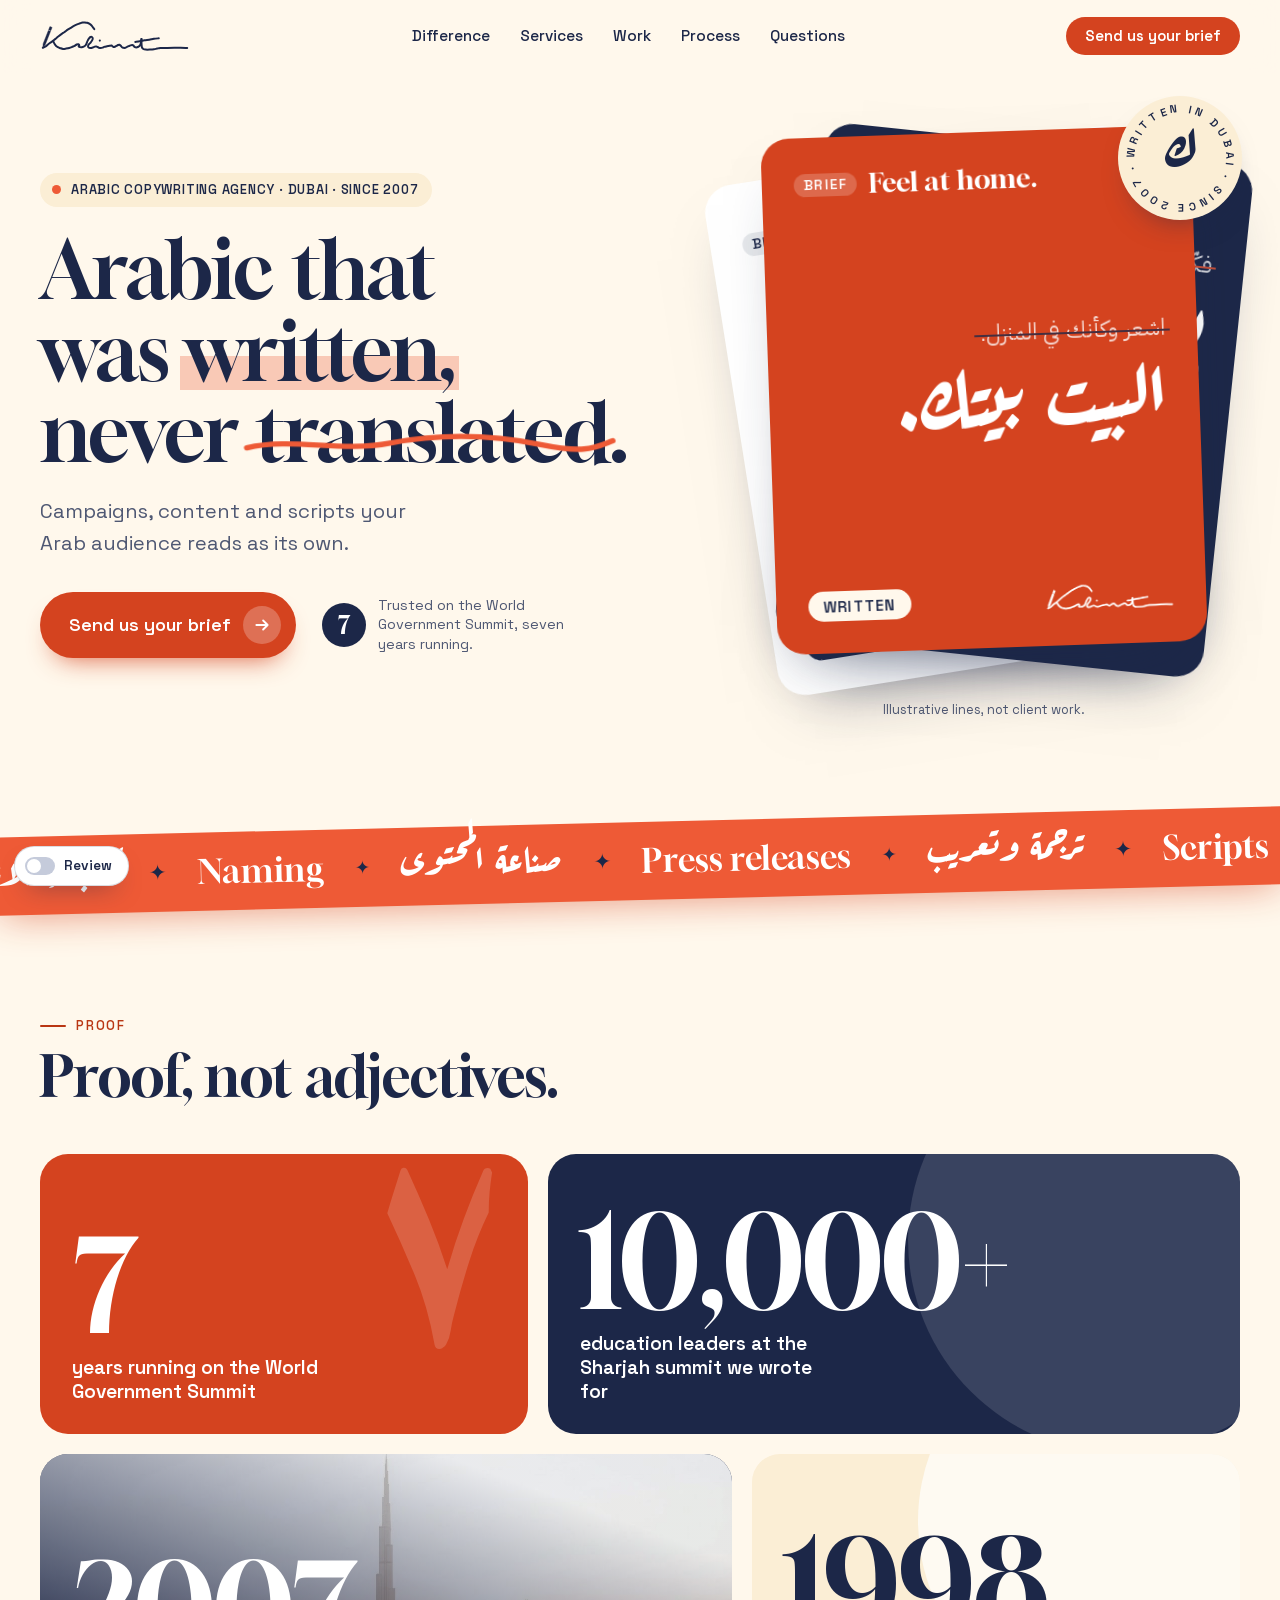
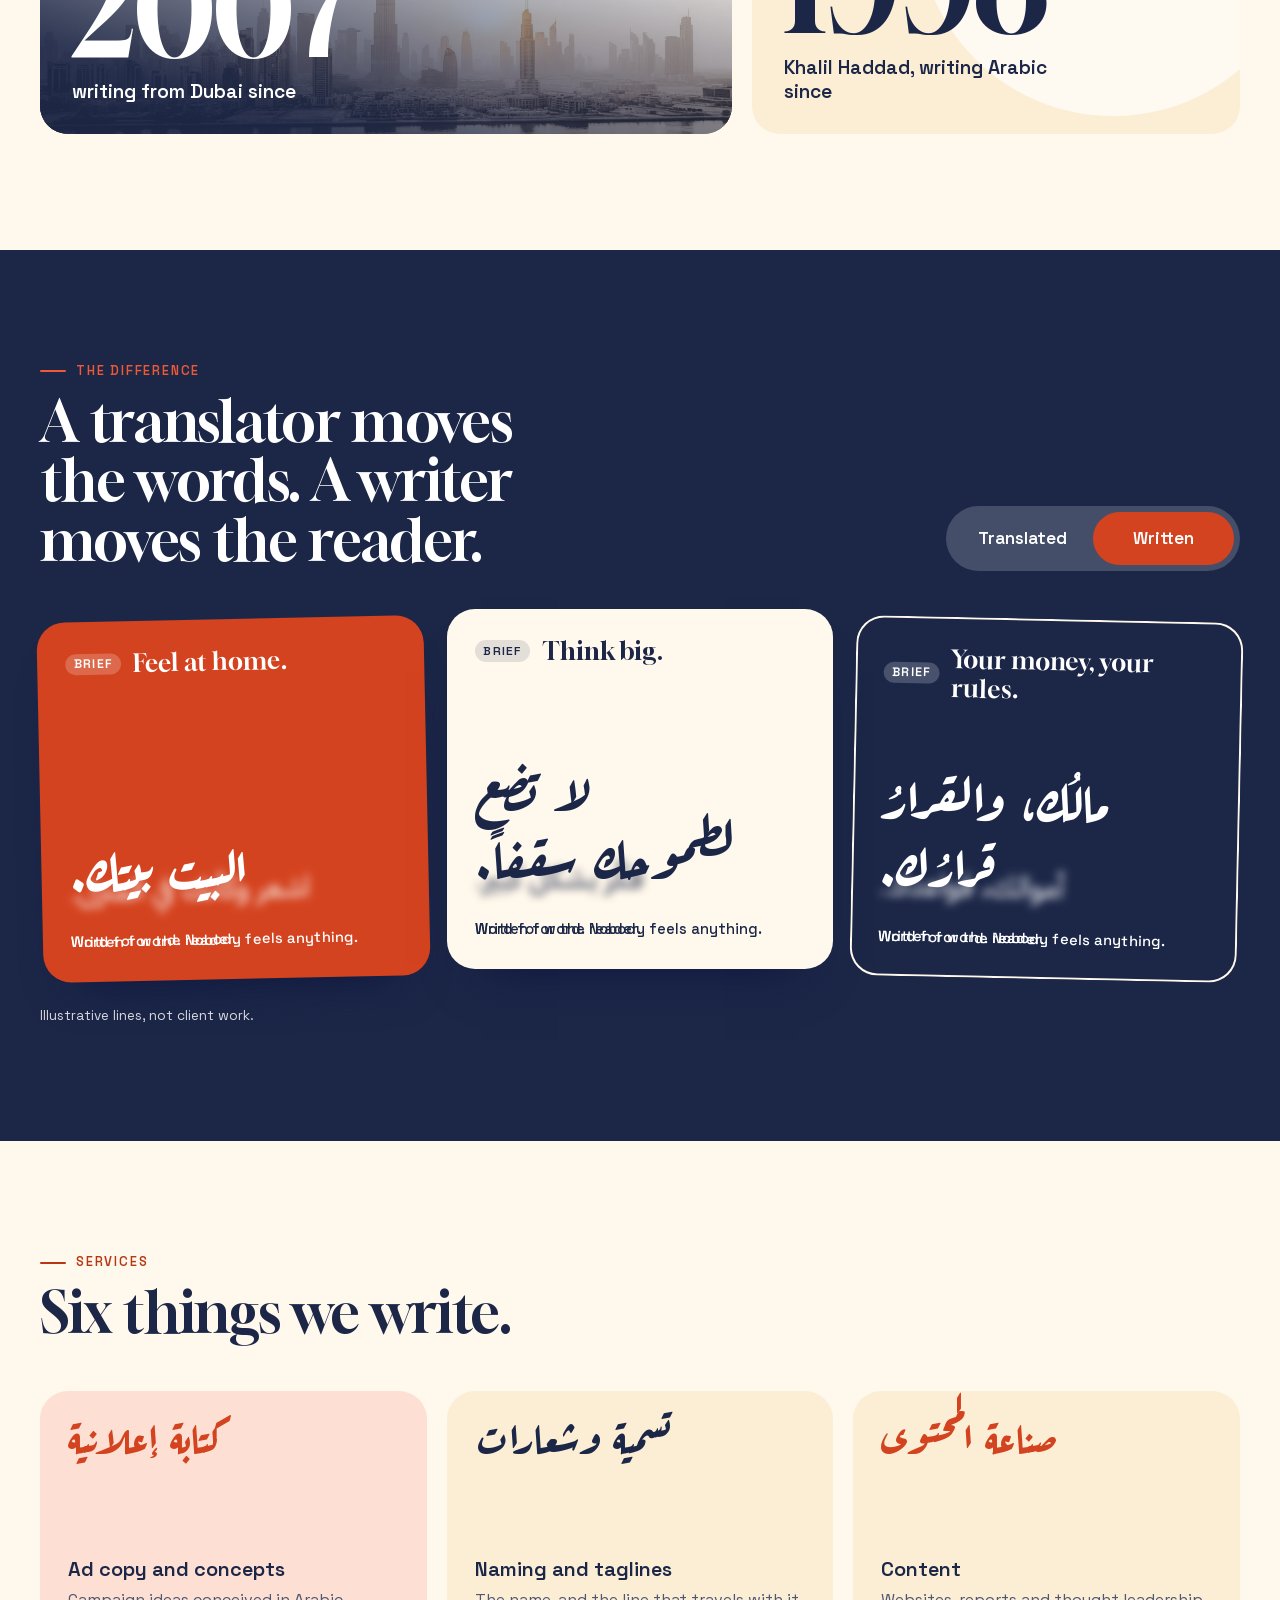
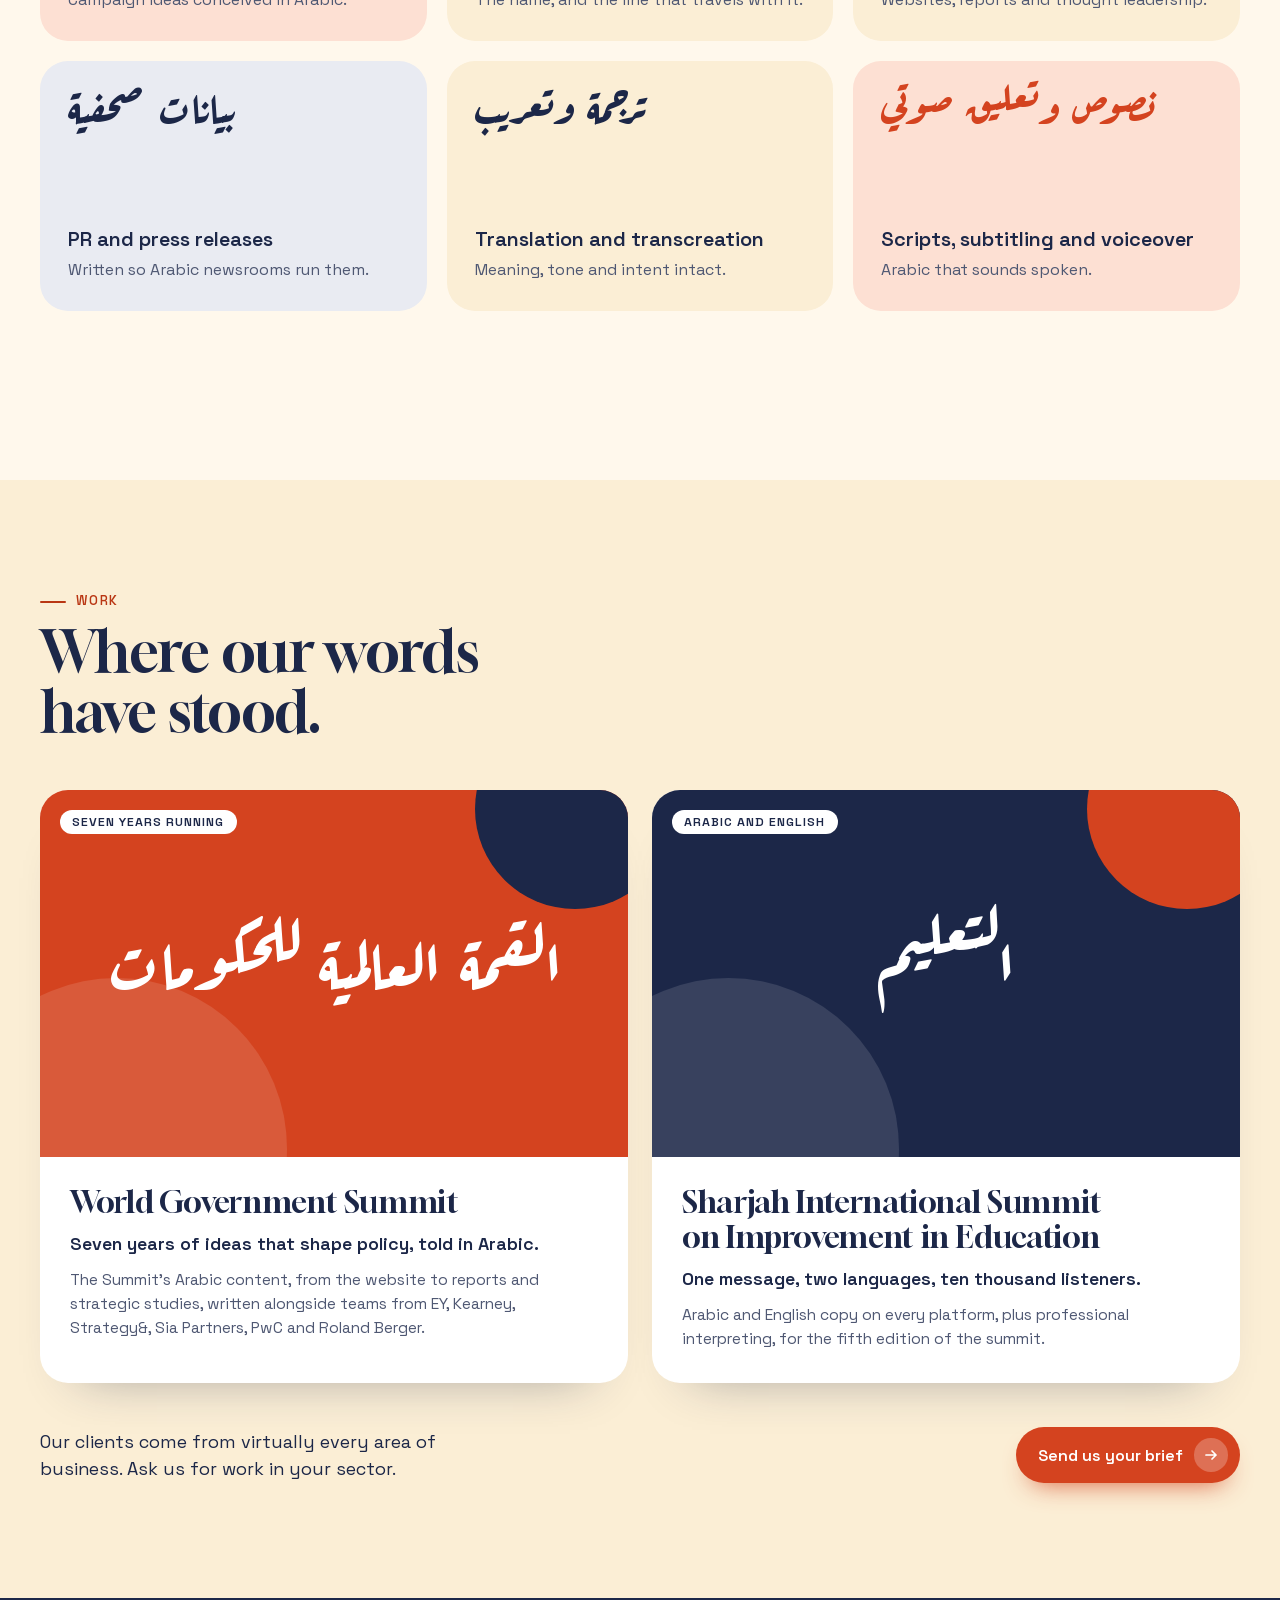
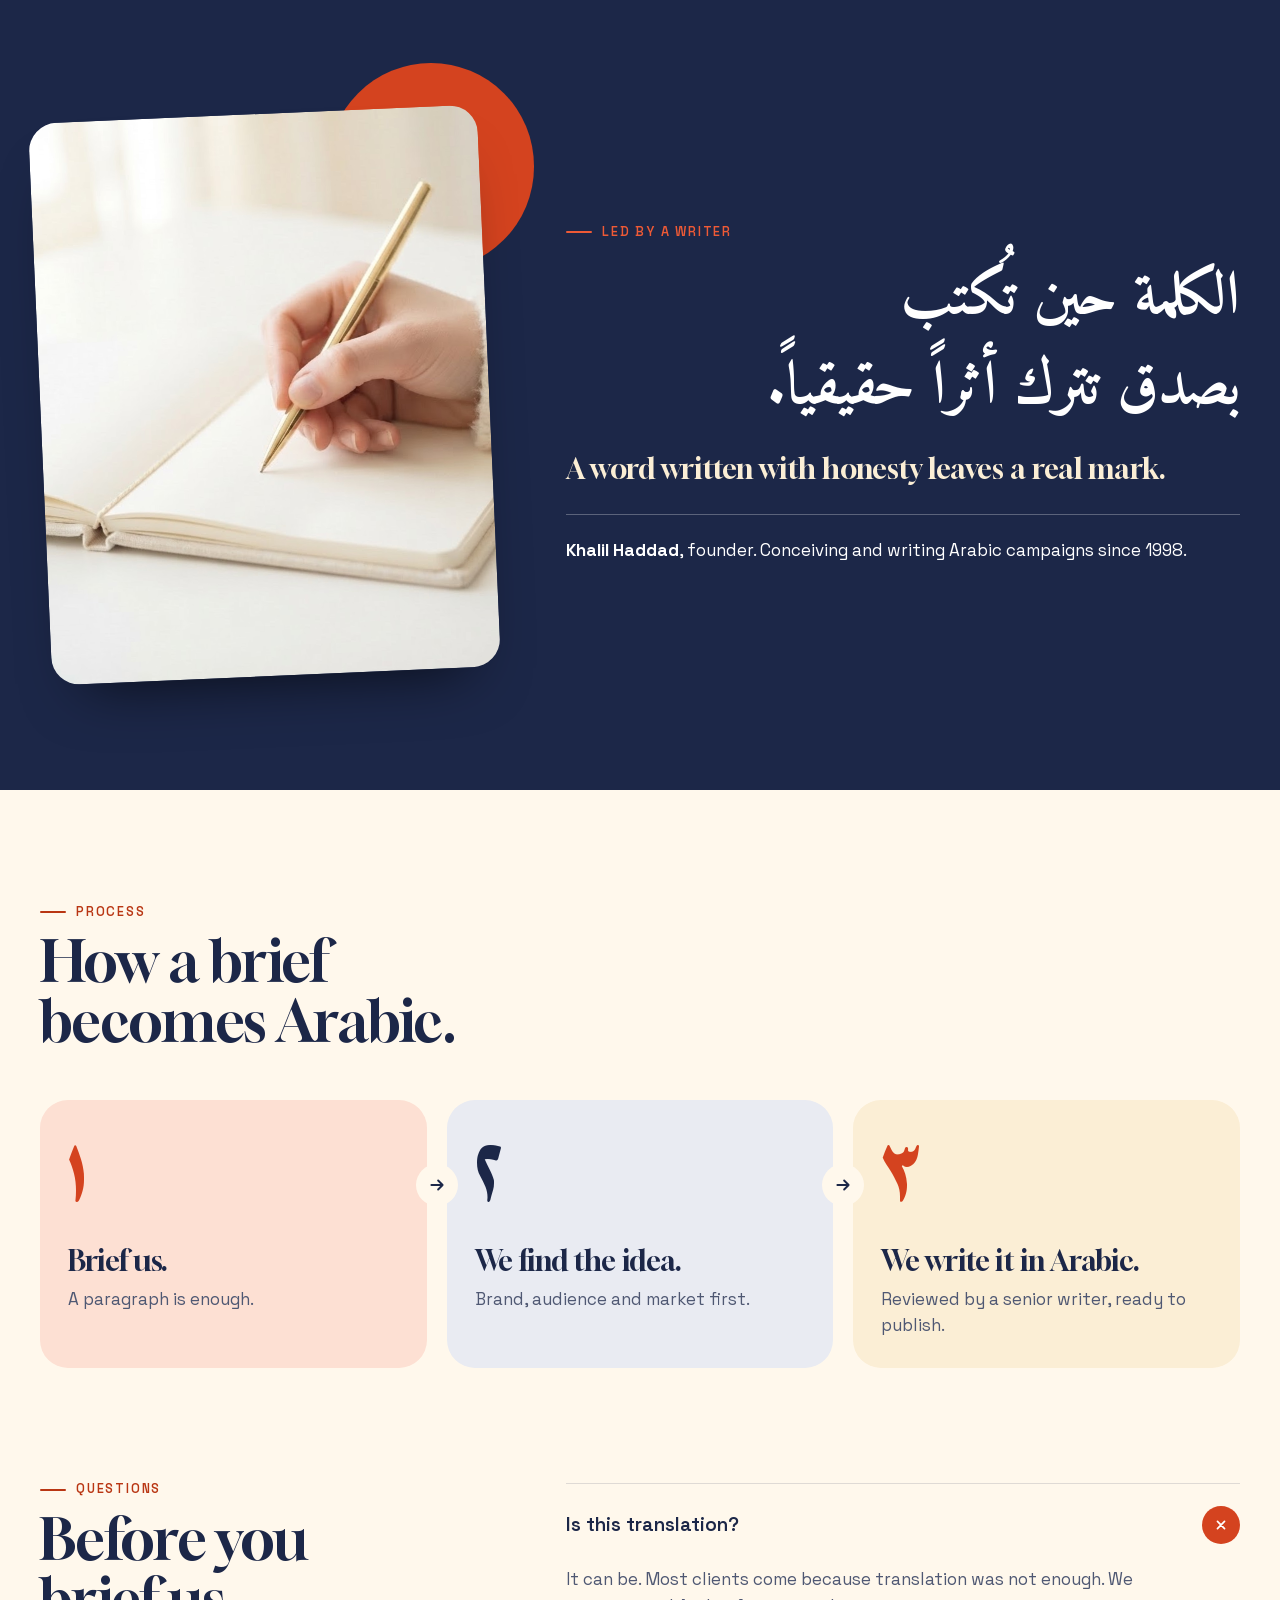
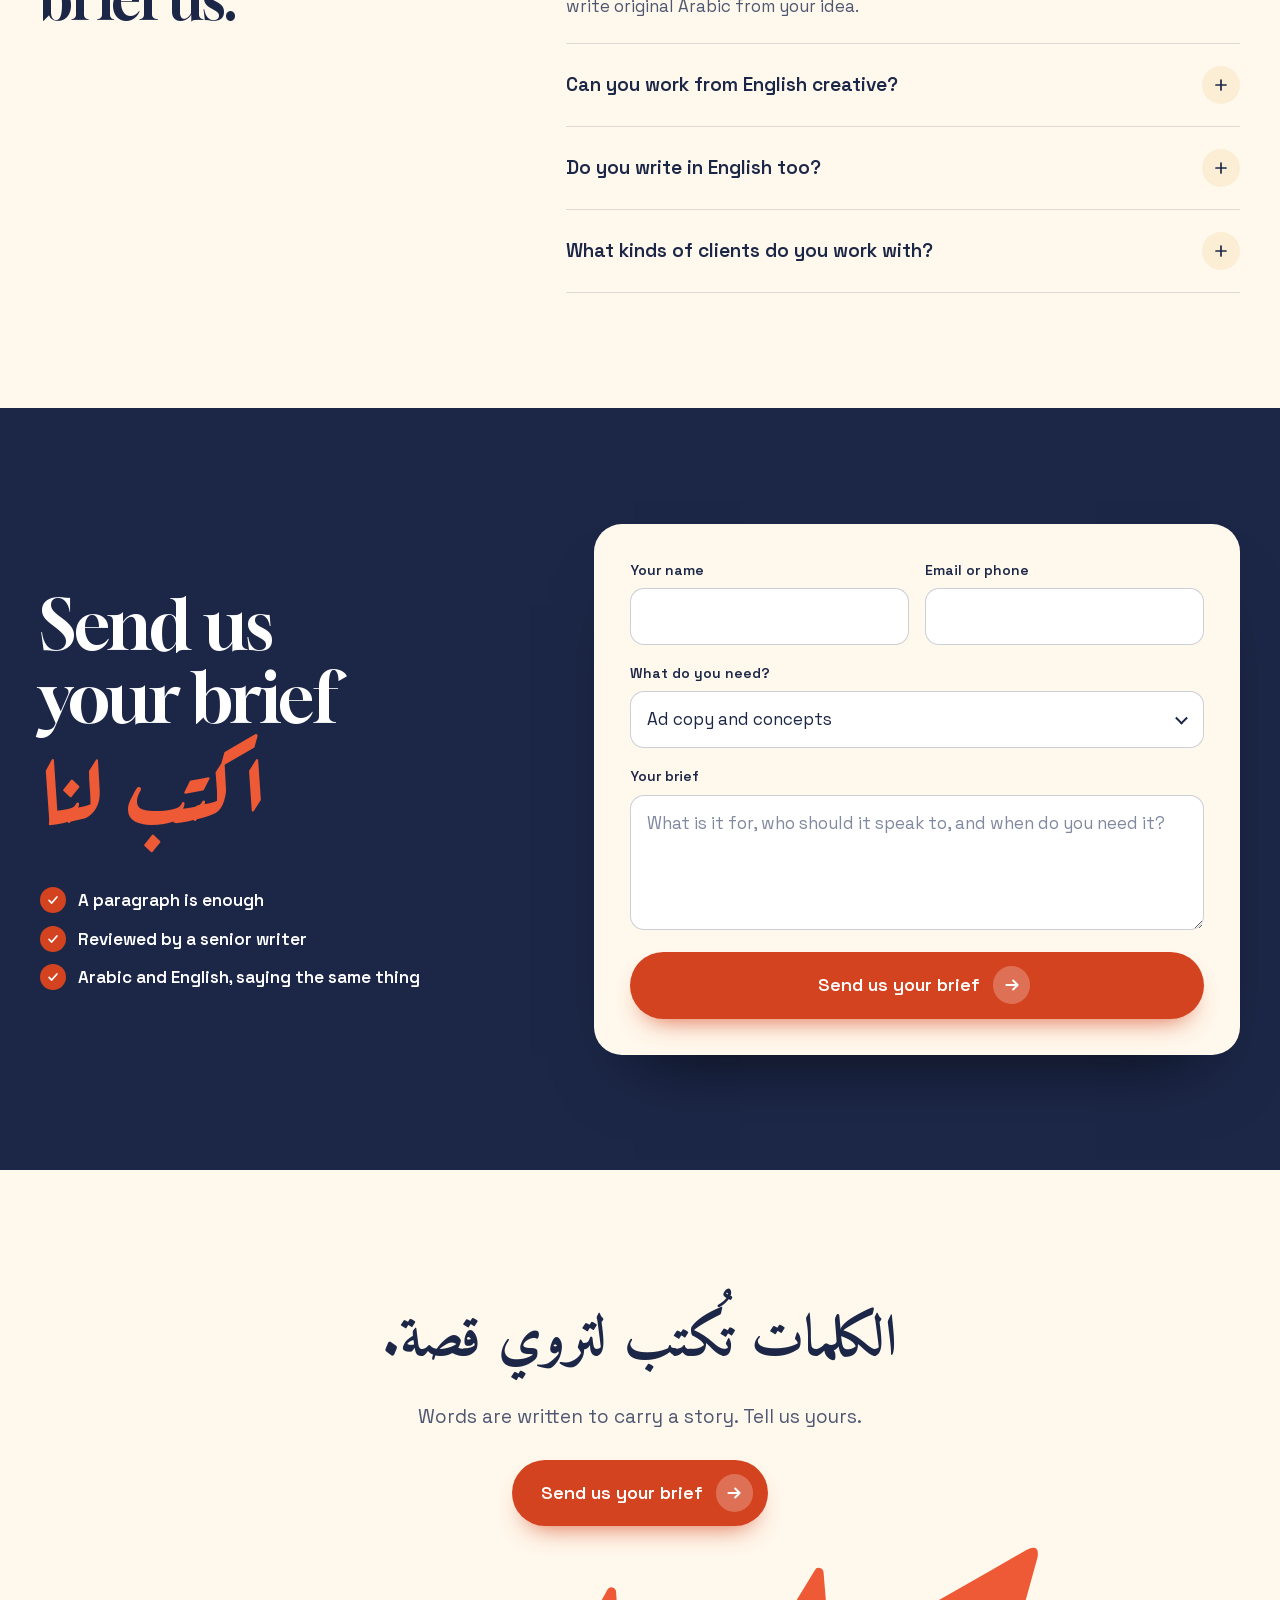
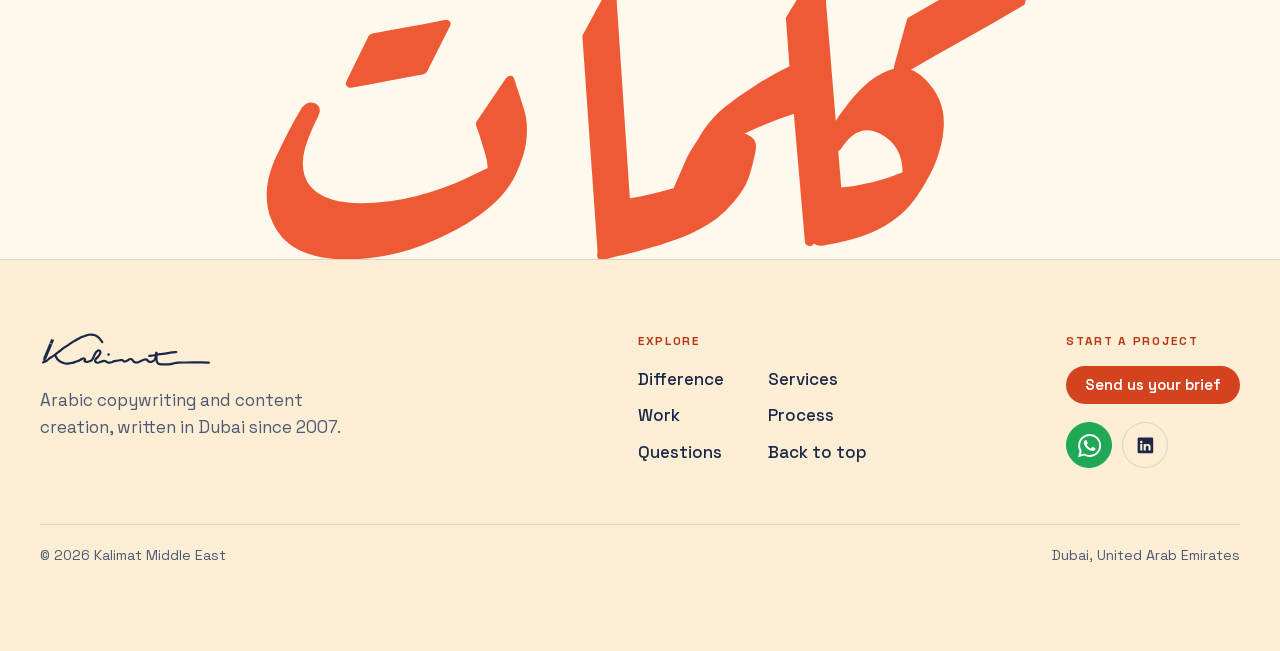
==== v2/index.html @ aaf72a8b "Add v2 of the Kalimat demo in three colours (cream, navy, coral)" ====
<!DOCTYPE html>
<html lang="en" dir="ltr" class="no-js">
<head>
  <meta charset="utf-8">
  <meta name="viewport" content="width=device-width, initial-scale=1">
  <title>Arabic Copywriting Agency in Dubai | Kalimat Middle East</title>
  <meta name="description" content="Kalimat Middle East writes Arabic advertising, content, PR and scripts for brands, agencies and governments. Dubai, since 2007. Send us your brief.">
  <meta name="theme-color" content="#FFF8EC">
  <!-- REMOVE AT LAUNCH: keeps this demo out of Google while the client reviews it -->
  <meta name="robots" content="noindex, nofollow">

  <meta property="og:type" content="website">
  <meta property="og:site_name" content="Kalimat Middle East">
  <meta property="og:title" content="Arabic Copywriting Agency in Dubai | Kalimat Middle East">
  <meta property="og:description" content="Arabic that was written, never translated. Dubai, since 2007. Send us your brief.">
  <!-- CONFIRM BEFORE LAUNCH: add an og:image with an absolute URL once the domain is known -->

  <link rel="icon" href="assets/favicon.svg" type="image/svg+xml">
  <link rel="preload" href="assets/fonts/Gloock-latin-normal-400.woff2" as="font" type="font/woff2" crossorigin>
  <link rel="preload" href="assets/fonts/SpaceGrotesk-latin-normal-400-700.woff2" as="font" type="font/woff2" crossorigin>
  <link rel="preload" href="assets/fonts/ArefRuqaa-arabic-normal-700.woff2" as="font" type="font/woff2" crossorigin>
  <link rel="stylesheet" href="assets/fonts/fonts.css?v=1">
  <link rel="stylesheet" href="css/styles.css?v=21">
  <script>document.documentElement.className = 'js';</script>
</head>
<body id="top">

<svg class="sprite" aria-hidden="true" focusable="false" width="0" height="0">
  <symbol id="i-arrow" viewBox="0 0 16 16"><path d="M3 8h10M9 4l4 4-4 4" fill="none" stroke="currentColor" stroke-width="1.7" stroke-linecap="round" stroke-linejoin="round"/></symbol>
  <symbol id="i-check" viewBox="0 0 16 16"><path d="m3.5 8.5 3 3 6-7" fill="none" stroke="currentColor" stroke-width="1.9" stroke-linecap="round" stroke-linejoin="round"/></symbol>
  <symbol id="i-plus" viewBox="0 0 16 16"><path d="M8 3v10M3 8h10" fill="none" stroke="currentColor" stroke-width="1.7" stroke-linecap="round"/></symbol>
  <symbol id="i-wa" viewBox="0 0 24 24"><path fill="currentColor" d="M17.472 14.382c-.297-.149-1.758-.867-2.03-.967-.273-.099-.471-.148-.67.15-.197.297-.767.966-.94 1.164-.173.199-.347.223-.644.075-.297-.15-1.255-.463-2.39-1.475-.883-.788-1.48-1.761-1.653-2.059-.173-.297-.018-.458.13-.606.134-.133.298-.347.446-.52.149-.174.198-.298.298-.497.099-.198.05-.371-.025-.52-.075-.149-.669-1.612-.916-2.207-.242-.579-.487-.5-.669-.51-.173-.008-.371-.01-.57-.01-.198 0-.52.074-.792.372-.272.297-1.04 1.016-1.04 2.479 0 1.462 1.065 2.875 1.213 3.074.149.198 2.096 3.2 5.077 4.487.709.306 1.262.489 1.694.625.712.227 1.36.195 1.871.118.571-.085 1.758-.719 2.006-1.413.248-.694.248-1.289.173-1.413-.074-.124-.272-.198-.57-.347m-5.421 7.403h-.004a9.87 9.87 0 01-5.031-1.378l-.361-.214-3.741.982.998-3.648-.235-.374a9.86 9.86 0 01-1.51-5.26c.001-5.45 4.436-9.884 9.888-9.884 2.64 0 5.122 1.03 6.988 2.898a9.825 9.825 0 012.893 6.994c-.003 5.45-4.437 9.884-9.885 9.884m8.413-18.297A11.815 11.815 0 0012.05 0C5.495 0 .16 5.335.157 11.892c0 2.096.547 4.142 1.588 5.945L.057 24l6.305-1.654a11.882 11.882 0 005.683 1.448h.005c6.554 0 11.89-5.335 11.893-11.893a11.821 11.821 0 00-3.48-8.413z"/></symbol>
  <symbol id="i-in" viewBox="0 0 24 24"><path fill="currentColor" d="M4.500 3A1.500 1.500 0 0 0 3 4.500v15A1.500 1.500 0 0 0 4.500 21h15a1.500 1.500 0 0 0 1.500-1.500v-15A1.500 1.500 0 0 0 19.500 3h-15Zm2.700 3.600a1.400 1.400 0 1 1 0 2.800 1.400 1.400 0 0 1 0-2.800ZM6 10.500h2.400V18H6v-7.500Zm4 0h2.300v1c.4-.7 1.300-1.200 2.500-1.200 2.200 0 3.200 1.300 3.200 3.600V18h-2.400v-3.700c0-1.100-.4-1.800-1.400-1.800s-1.800.7-1.800 1.900V18H10v-7.500Z"/></symbol>
</svg>

<a class="skip" href="#main">Skip to content</a>

<header class="top">
  <div class="wrap top__bar">
    <a class="top__logo" href="#top" aria-label="Kalimat Middle East, back to top">
      <img src="assets/kalimat-logo-navy.svg" alt="Kalimat Middle East" width="1530" height="320">
    </a>
    <nav class="top__nav" aria-label="Sections">
      <a href="#difference">Difference</a>
      <a href="#services">Services</a>
      <a href="#work">Work</a>
      <a href="#process">Process</a>
      <a href="#faq">Questions</a>
    </nav>
    <a class="btn btn--sm" href="#brief">Send us your brief</a>
  </div>
</header>

<main id="main">

  <!-- 1. HERO: one claim, one button, the craft shown as posters -->
  <section class="hero" id="hero" data-label="Hero">
    <div class="wrap hero__grid">
      <div class="hero__text">
        <p class="eyebrow"><i class="dot" aria-hidden="true"></i>Arabic copywriting agency · Dubai · Since 2007</p>
        <h1>Arabic that was <span class="hl">written,</span> never <span class="strike">translated.<svg viewBox="0 0 300 24" preserveAspectRatio="none" aria-hidden="true"><path d="M3 15C40 6 78 19 118 11s82-7 120 1 44 3 59-3" pathLength="1"/></svg></span></h1>
        <p class="hero__sub">Campaigns, content and scripts your Arab audience reads as its own.</p>
        <div class="hero__cta">
          <a class="btn btn--lg" href="#brief" id="hero-cta">Send us your brief <span class="btn__arrow"><svg class="icon" aria-hidden="true"><use href="#i-arrow"/></svg></span></a>
          <p class="hero__proof"><b aria-hidden="true">7</b><span>Trusted on the World Government Summit, seven years running.</span></p>
        </div>
      </div>

      <div class="hero__visual">
        <div class="stack" id="stack" aria-hidden="true">
          <article class="poster poster--coral" data-pos="0">
            <p class="poster__brief"><span>Brief</span>Feel at home.</p>
            <div class="poster__body">
              <p class="poster__lit" lang="ar" dir="rtl"><span>اشعر وكأنك في المنزل.</span></p>
              <p class="poster__ar" lang="ar" dir="rtl"><span>البيت بيتك.</span></p>
            </div>
            <p class="poster__foot"><span>Written</span><img src="assets/kalimat-logo-white.svg" alt="" width="1530" height="320"></p>
          </article>
          <article class="poster poster--teal" data-pos="1">
            <p class="poster__brief"><span>Brief</span>Think big.</p>
            <div class="poster__body">
              <p class="poster__lit" lang="ar" dir="rtl"><span>فكّر بشكل كبير.</span></p>
              <p class="poster__ar" lang="ar" dir="rtl"><span>لا تضع لطموحك سقفاً.</span></p>
            </div>
            <p class="poster__foot"><span>Written</span><img src="assets/kalimat-logo-white.svg" alt="" width="1530" height="320"></p>
          </article>
          <article class="poster poster--lapis" data-pos="2">
            <p class="poster__brief"><span>Brief</span>Your money, your rules.</p>
            <div class="poster__body">
              <p class="poster__lit" lang="ar" dir="rtl"><span>أموالك، قواعدك.</span></p>
              <p class="poster__ar" lang="ar" dir="rtl"><span>مالُك، والقرارُ قرارُك.</span></p>
            </div>
            <p class="poster__foot"><span>Written</span><img src="assets/kalimat-logo-navy.svg" alt="" width="1530" height="320"></p>
          </article>
          <div class="sticker">
            <svg viewBox="0 0 120 120"><defs><path id="ring" d="M60 60m-44 0a44 44 0 1 1 88 0a44 44 0 1 1-88 0"/></defs><text><textPath href="#ring" textLength="270">WRITTEN IN DUBAI · SINCE 2007 · </textPath></text></svg>
            <b lang="ar">ك</b>
          </div>
        </div>
        <p class="hero__note">Illustrative lines, not client work.</p>
      </div>
    </div>

    <div class="ticker" aria-hidden="true">
      <div class="ticker__rail">
        <ul class="ticker__track">
          <li lang="ar">كتابة إعلانية</li><li>Naming</li><li lang="ar">صناعة المحتوى</li><li>Press releases</li><li lang="ar">ترجمة وتعريب</li><li>Scripts</li><li lang="ar">تسمية وشعارات</li><li>Ad copy</li><li lang="ar">بيانات صحفية</li><li>Content</li><li lang="ar">نصوص وتعليق صوتي</li><li>Voiceover</li>
        </ul>
        <ul class="ticker__track">
          <li lang="ar">كتابة إعلانية</li><li>Naming</li><li lang="ar">صناعة المحتوى</li><li>Press releases</li><li lang="ar">ترجمة وتعريب</li><li>Scripts</li><li lang="ar">تسمية وشعارات</li><li>Ad copy</li><li lang="ar">بيانات صحفية</li><li>Content</li><li lang="ar">نصوص وتعليق صوتي</li><li>Voiceover</li>
        </ul>
      </div>
    </div>
  </section>

  <!-- 2. PROOF: only what is true today -->
  <section class="section proof" id="proof" data-label="Proof">
    <div class="wrap">
      <header class="head reveal">
        <p class="kicker">Proof</p>
        <h2>Proof, not adjectives.</h2>
      </header>
      <div class="bento">
        <div class="stat stat--coral reveal">
          <p class="stat__num"><span data-count="7">7</span></p>
          <p class="stat__label">years running on the World Government Summit</p>
          <p class="stat__ar" lang="ar" dir="rtl" aria-hidden="true">٧</p>
        </div>
        <div class="stat stat--teal reveal">
          <p class="stat__num"><span data-count="10000" data-group="true">10,000</span>+</p>
          <p class="stat__label">education leaders at the Sharjah summit we wrote for</p>
        </div>
        <div class="stat stat--photo reveal">
          <img src="assets/img/dubai.jpg" alt="The Dubai skyline in warm morning haze" width="1377" height="768" loading="lazy" decoding="async">
          <p class="stat__num"><span data-count="2007">2007</span></p>
          <p class="stat__label">writing from Dubai since</p>
        </div>
        <div class="stat stat--saffron reveal">
          <p class="stat__num"><span data-count="1998">1998</span></p>
          <p class="stat__label">Khalil Haddad, writing Arabic since</p>
        </div>
      </div>

      <div class="slot" data-slot="logos" data-kind="logos" data-need="N1" data-title="Client logos" data-ask="Add the logo of every client you have permission to show. Fifteen to twenty-five is ideal." hidden></div>
    </div>
  </section>

  <!-- 3. THE DIFFERENCE: the same brief, translated and then written -->
  <section class="section diff" id="difference" data-label="The difference" data-mode="written">
    <div class="wrap">
      <header class="head head--split reveal">
        <div>
          <p class="kicker">The difference</p>
          <h2>A translator moves the words. A writer moves the reader.</h2>
        </div>
        <fieldset class="switch">
          <legend class="sr">Choose which Arabic to show</legend>
          <label><input type="radio" name="arabic" value="literal"><span>Translated</span></label>
          <label><input type="radio" name="arabic" value="written" checked><span>Written</span></label>
          <i class="switch__thumb" aria-hidden="true"></i>
        </fieldset>
      </header>

      <ul class="lines">
        <li class="line line--coral reveal">
          <p class="line__en"><span>Brief</span>Feel at home.</p>
          <div class="line__stage">
            <p class="line__lit" lang="ar" dir="rtl">اشعر وكأنك في المنزل.</p>
            <p class="line__ar" lang="ar" dir="rtl">البيت بيتك.</p>
          </div>
          <p class="line__tag"><span class="t-lit">Word for word. Nobody feels anything.</span><span class="t-wr">Written for the reader.</span></p>
        </li>
        <li class="line line--saffron reveal">
          <p class="line__en"><span>Brief</span>Think big.</p>
          <div class="line__stage">
            <p class="line__lit" lang="ar" dir="rtl">فكّر بشكل كبير.</p>
            <p class="line__ar" lang="ar" dir="rtl">لا تضع لطموحك سقفاً.</p>
          </div>
          <p class="line__tag"><span class="t-lit">Word for word. Nobody feels anything.</span><span class="t-wr">Written for the reader.</span></p>
        </li>
        <li class="line line--teal reveal">
          <p class="line__en"><span>Brief</span>Your money, your rules.</p>
          <div class="line__stage">
            <p class="line__lit" lang="ar" dir="rtl">أموالك، قواعدك.</p>
            <p class="line__ar" lang="ar" dir="rtl">مالُك، والقرارُ قرارُك.</p>
          </div>
          <p class="line__tag"><span class="t-lit">Word for word. Nobody feels anything.</span><span class="t-wr">Written for the reader.</span></p>
        </li>
      </ul>
      <p class="note">Illustrative lines, not client work.</p>

      <div class="slot" data-slot="real-lines" data-kind="note" data-need="N4" data-title="Real campaign lines" data-ask="Send three real lines you wrote, each with the English brief it answered. They replace the examples above." data-field="Paste the lines here, English and Arabic" hidden></div>
    </div>
  </section>

  <!-- 4. SERVICES -->
  <section class="section" id="services" data-label="Services">
    <div class="wrap">
      <header class="head reveal">
        <p class="kicker">Services</p>
        <h2>Six things we write.</h2>
      </header>
      <ul class="tiles">
        <li class="tile tile--blush reveal"><p class="tile__ar" lang="ar" dir="rtl">كتابة إعلانية</p><h3>Ad copy and concepts</h3><p>Campaign ideas conceived in Arabic.</p></li>
        <li class="tile tile--sand reveal"><p class="tile__ar" lang="ar" dir="rtl">تسمية وشعارات</p><h3>Naming and taglines</h3><p>The name, and the line that travels with it.</p></li>
        <li class="tile tile--mint reveal"><p class="tile__ar" lang="ar" dir="rtl">صناعة المحتوى</p><h3>Content</h3><p>Websites, reports and thought leadership.</p></li>
        <li class="tile tile--sky reveal"><p class="tile__ar" lang="ar" dir="rtl">بيانات صحفية</p><h3>PR and press releases</h3><p>Written so Arabic newsrooms run them.</p></li>
        <li class="tile tile--sand reveal"><p class="tile__ar" lang="ar" dir="rtl">ترجمة وتعريب</p><h3>Translation and transcreation</h3><p>Meaning, tone and intent intact.</p></li>
        <li class="tile tile--blush reveal"><p class="tile__ar" lang="ar" dir="rtl">نصوص وتعليق صوتي</p><h3>Scripts, subtitling and voiceover</h3><p>Arabic that sounds spoken.</p></li>
      </ul>
      <p class="aside reveal">Also on request: simultaneous interpreting for events, and Arabic design and layout.</p>
    </div>
  </section>

  <!-- 5. WORK -->
  <section class="section work" id="work" data-label="Work">
    <div class="wrap">
      <header class="head reveal">
        <p class="kicker">Work</p>
        <h2>Where our words have stood.</h2>
      </header>
      <div class="cases">
        <article class="case case--coral reveal">
          <div class="case__art">
            <div class="slot slot--cover" data-slot="image-wgs" data-kind="image" data-need="N3" data-title="A picture from this project" data-ask="A photo or a published page from your World Government Summit work. It replaces the coloured panel." hidden></div>
            <p class="case__word" lang="ar" dir="rtl" aria-hidden="true">القمة العالمية للحكومات</p>
            <p class="case__badge">Seven years running</p>
          </div>
          <div class="case__body">
            <h3>World Government Summit</h3>
            <p class="case__line">Seven years of ideas that shape policy, told in Arabic.</p>
            <p class="case__detail">The Summit's Arabic content, from the website to reports and strategic studies, written alongside teams from EY, Kearney, Strategy&amp;, Sia Partners, PwC and Roland Berger.</p>
            <div class="slot" data-slot="result-wgs" data-kind="result" data-need="N3" data-title="One result number" data-ask="One number that shows what this work achieved, and what it counts. For example pages written, reports delivered or languages covered." hidden></div>
          </div>
        </article>

        <article class="case case--teal reveal">
          <div class="case__art">
            <div class="slot slot--cover" data-slot="image-sharjah" data-kind="image" data-need="N3" data-title="A picture from this project" data-ask="A photo or a published page from your Sharjah summit work. It replaces the coloured panel." hidden></div>
            <p class="case__word" lang="ar" dir="rtl" aria-hidden="true">التعليم</p>
            <p class="case__badge">Arabic and English</p>
          </div>
          <div class="case__body">
            <h3>Sharjah International Summit on Improvement in Education</h3>
            <p class="case__line">One message, two languages, ten thousand listeners.</p>
            <p class="case__detail">Arabic and English copy on every platform, plus professional interpreting, for the fifth edition of the summit.</p>
            <div class="slot" data-slot="result-sharjah" data-kind="result" data-need="N3" data-title="One result number" data-ask="One number that shows what this work achieved, and what it counts. For example sessions interpreted or pieces written." hidden></div>
          </div>
        </article>
      </div>

      <div class="quotes">
        <div class="slot" data-slot="quote-1" data-kind="quote" data-need="N2" data-title="Client testimonial" data-ask="Two lines from a client about working with you, with their name, title and company. A photo helps." hidden></div>
        <div class="slot" data-slot="quote-2" data-kind="quote" data-need="N2" data-title="Client testimonial" data-ask="A second client, ideally from a different sector." hidden></div>
        <div class="slot" data-slot="quote-3" data-kind="quote" data-need="N2" data-title="Client testimonial" data-ask="A third client. An agency partner works well here." hidden></div>
      </div>

      <div class="work__end reveal">
        <p>Our clients come from virtually every area of business. Ask us for work in your sector.</p>
        <a class="btn" href="#brief">Send us your brief <span class="btn__arrow"><svg class="icon" aria-hidden="true"><use href="#i-arrow"/></svg></span></a>
      </div>
    </div>
  </section>

  <!-- 6. FOUNDER -->
  <section class="section founder" id="founder" data-label="Founder">
    <div class="wrap founder__grid">
      <figure class="founder__photo reveal">
        <img src="assets/img/writing.jpg" alt="A hand writing in a notebook with a gold pen" width="1200" height="896" loading="lazy" decoding="async" data-title="Founder portrait" data-ask="A portrait of Khalil Haddad belongs here. Tap to replace this photo." data-need="N5">
      </figure>
      <blockquote class="founder__quote reveal">
        <p class="kicker">Led by a writer</p>
        <p class="founder__ar" lang="ar" dir="rtl">الكلمة حين تُكتب بصدق تترك أثراً حقيقياً.</p>
        <p class="founder__en">A word written with honesty leaves a real mark.</p>
        <footer><b>Khalil Haddad</b>, founder. Conceiving and writing Arabic campaigns since 1998.</footer>
      </blockquote>
      <div class="slot" data-slot="video" data-kind="note" data-need="N12" data-title="A short video (optional)" data-ask="If you have a short film of Khalil or the team at work, paste a link to it." data-field="Link to the video" hidden></div>
    </div>
  </section>

  <!-- 7. PROCESS -->
  <section class="section" id="process" data-label="Process">
    <div class="wrap">
      <header class="head reveal">
        <p class="kicker">Process</p>
        <h2>How a brief becomes Arabic.</h2>
      </header>
      <ol class="steps">
        <li class="step step--coral reveal"><span class="step__n" lang="ar" aria-hidden="true">١</span><h3>Brief us.</h3><p>A paragraph is enough.</p></li>
        <li class="step step--lapis reveal"><span class="step__n" lang="ar" aria-hidden="true">٢</span><h3>We find the idea.</h3><p>Brand, audience and market first.</p></li>
        <li class="step step--teal reveal"><span class="step__n" lang="ar" aria-hidden="true">٣</span><h3>We write it in Arabic.</h3><p>Reviewed by a senior writer, ready to publish.</p></li>
      </ol>
    </div>
  </section>

  <!-- 8. QUESTIONS -->
  <section class="section faq" id="faq" data-label="Questions">
    <div class="wrap faq__grid">
      <header class="head reveal">
        <p class="kicker">Questions</p>
        <h2>Before you brief us.</h2>
      </header>
      <div class="faq__list">
        <details class="reveal" open><summary>Is this translation?<svg class="icon" aria-hidden="true"><use href="#i-plus"/></svg></summary><p>It can be. Most clients come because translation was not enough. We write original Arabic from your idea.</p></details>
        <details class="reveal"><summary>Can you work from English creative?<svg class="icon" aria-hidden="true"><use href="#i-plus"/></svg></summary><p>Yes. Send the campaign, deck or script. We return Arabic that carries the same idea with the same force.</p></details>
        <details class="reveal"><summary>Do you write in English too?<svg class="icon" aria-hidden="true"><use href="#i-plus"/></svg></summary><p>Yes. We deliver in Arabic and English, and keep both saying the same thing.</p></details>
        <details class="reveal"><summary>What kinds of clients do you work with?<svg class="icon" aria-hidden="true"><use href="#i-plus"/></svg></summary><p>Brands, agencies and government bodies, across virtually every area of business.</p></details>
        <div class="slot" data-slot="faq-arabic" data-kind="faq" data-need="N7" data-title="Which Arabic do you write in?" data-ask="Visitors ask this. Say which kinds of Arabic you write: Modern Standard, Gulf, Levantine, Egyptian or others." data-field="Your answer" hidden></div>
        <div class="slot" data-slot="faq-price" data-kind="faq" data-need="N8" data-title="What does it cost?" data-ask="A pricing signal lowers the fear of asking. For example a fixed quote before work starts, or a starting price." data-field="Your answer" hidden></div>
      </div>
    </div>
  </section>

  <!-- 9. THE BRIEF FORM: the only action on the page -->
  <section class="brief" id="brief" data-label="Brief form">
    <div class="wrap brief__grid">
      <div class="brief__intro">
        <h2>Send us your brief</h2>
        <p class="brief__ar" lang="ar" dir="rtl" aria-hidden="true">اكتب لنا</p>
        <ul class="ticks">
          <li><svg class="icon" aria-hidden="true"><use href="#i-check"/></svg>A paragraph is enough</li>
          <li><svg class="icon" aria-hidden="true"><use href="#i-check"/></svg>Reviewed by a senior writer</li>
          <li><svg class="icon" aria-hidden="true"><use href="#i-check"/></svg>Arabic and English, saying the same thing</li>
        </ul>
        <div class="slot" data-slot="promise-reply" data-kind="tick" data-need="N6" data-title="Reply time" data-ask="How fast do you answer a new brief? For example: A reply within one working day." data-field="Your promise, in a few words" hidden></div>
        <div class="slot" data-slot="promise-terms" data-kind="tick" data-need="N7" data-title="Turnaround, revisions, NDA" data-ask="What can a new client count on? For example: Two revision rounds included. NDA on request." data-field="Your promise, in a few words" hidden></div>
      </div>

      <div class="brief__card">
        <form class="form" id="brief-form" action="https://wa.me/971556502009" method="get" target="_blank" novalidate>
          <div class="field">
            <label for="f-name">Your name</label>
            <input id="f-name" name="name" type="text" autocomplete="name" required aria-describedby="e-name" dir="auto">
            <p class="field__error" id="e-name" hidden>Please add your name.</p>
          </div>
          <div class="field">
            <label for="f-contact">Email or phone</label>
            <input id="f-contact" name="contact" type="text" autocomplete="email" inputmode="email" required aria-describedby="e-contact">
            <p class="field__error" id="e-contact" hidden>Please add an email address or phone number.</p>
          </div>
          <div class="field field--full">
            <label for="f-service">What do you need?</label>
            <div class="select">
              <select id="f-service" name="service">
                <option>Ad copy and concepts</option>
                <option>Naming and taglines</option>
                <option>Content</option>
                <option>PR and press releases</option>
                <option>Translation and transcreation</option>
                <option>Scripts, subtitling and voiceover</option>
                <option>Something else</option>
              </select>
            </div>
          </div>
          <div class="field field--full">
            <label for="f-brief">Your brief</label>
            <textarea id="f-brief" name="text" rows="4" dir="auto" placeholder="What is it for, who should it speak to, and when do you need it?"></textarea>
          </div>
          <div class="hp" aria-hidden="true">
            <label for="f-website">Website</label>
            <input id="f-website" name="website" type="text" tabindex="-1" autocomplete="off">
          </div>
          <button class="btn btn--lg field--full" type="submit">Send us your brief <span class="btn__arrow"><svg class="icon" aria-hidden="true"><use href="#i-arrow"/></svg></span></button>
        </form>

        <div class="success" id="brief-success" role="status" tabindex="-1" hidden>
          <p class="success__title">Thank you.</p>
          <p>Your brief is opening in WhatsApp. If it did not open, <a id="brief-fallback" href="https://wa.me/971556502009" target="_blank" rel="noopener">tap here</a>.</p>
        </div>

        <div class="slot" data-slot="brief-inbox" data-kind="note" data-need="N9" data-title="Where should briefs arrive?" data-ask="Today this form only opens a WhatsApp message. Give an email address or a CRM so every brief is also saved." data-field="Email address or system name" hidden></div>
      </div>
    </div>
  </section>

  <!-- 10. CLOSING: the same action, once more -->
  <section class="closing" id="closing" data-label="Closing">
    <div class="wrap closing__inner">
      <p class="closing__ar reveal" lang="ar" dir="rtl">الكلمات تُكتب لتروي قصة.</p>
      <p class="closing__en reveal">Words are written to carry a story. Tell us yours.</p>
      <p class="reveal"><a class="btn btn--lg" href="#brief">Send us your brief <span class="btn__arrow"><svg class="icon" aria-hidden="true"><use href="#i-arrow"/></svg></span></a></p>
      <div class="slot" data-slot="arabic-read" data-kind="note" data-need="N11" data-title="Has Khalil read the Arabic?" data-ask="Every Arabic line on this page needs a read by Khalil Haddad before launch. Note any line to correct." data-field="Corrections, or write: all read and approved" hidden></div>
    </div>
    <p class="closing__word" lang="ar" aria-hidden="true">كلمات</p>
  </section>

</main>

<footer class="footer" data-label="Footer">
  <div class="wrap footer__grid">
    <div class="footer__brand">
      <img class="footer__logo" src="assets/kalimat-logo-navy.svg" alt="Kalimat" width="1530" height="320" loading="lazy">
      <p>Arabic copywriting and content creation, written in Dubai since 2007.</p>
    </div>
    <nav class="footer__nav" aria-label="Footer">
      <p class="footer__h">Explore</p>
      <ul>
        <li><a href="#difference">Difference</a></li>
        <li><a href="#services">Services</a></li>
        <li><a href="#work">Work</a></li>
        <li><a href="#process">Process</a></li>
        <li><a href="#faq">Questions</a></li>
        <li><a href="#top">Back to top</a></li>
      </ul>
    </nav>
    <div class="footer__start">
      <p class="footer__h">Start a project</p>
      <a class="btn btn--sm" href="#brief">Send us your brief</a>
      <div class="footer__links">
        <!-- CONFIRM BEFORE LAUNCH: public WhatsApp number -->
        <a class="footer__wa" href="https://wa.me/971556502009" target="_blank" rel="noopener" aria-label="Message Kalimat on WhatsApp"><svg class="icon" aria-hidden="true"><use href="#i-wa"/></svg></a>
        <a href="https://www.linkedin.com/company/kalimatme/" target="_blank" rel="noopener" aria-label="Kalimat Middle East on LinkedIn"><svg class="icon" aria-hidden="true"><use href="#i-in"/></svg></a>
      </div>
    </div>
  </div>
  <div class="wrap footer__base">
    <p>&copy; 2026 Kalimat Middle East</p>
    <p>Dubai, United Arab Emirates</p>
  </div>
  <div class="wrap">
    <div class="slot" data-slot="public-number" data-kind="note" data-need="N10" data-title="Is this the public number?" data-ask="The WhatsApp icon and the brief form use +971 55 650 2009. Confirm it, or give the number you want the public to use." data-field="Confirm, or type the right number" hidden></div>
  </div>
</footer>

<!-- Phones only: the same single action, kept in reach while scrolling -->
<div class="dock" id="dock" hidden>
  <a class="btn" href="#brief">Send us your brief <span class="btn__arrow"><svg class="icon" aria-hidden="true"><use href="#i-arrow"/></svg></span></a>
</div>

<script src="js/site.js?v=21" defer></script>
</body>
</html>
---- v2/assets/fonts/fonts.css ----
/* Self-hosted fonts. No network requests leave this folder. */
@font-face {
  font-family: 'Gloock';
  font-style: normal;
  font-weight: 400;
  font-display: swap;
  src: url(Gloock-latin-normal-400.woff2) format('woff2');
  unicode-range: U+0000-00FF, U+0131, U+0152-0153, U+02BB-02BC, U+02C6, U+02DA, U+02DC, U+0304, U+0308, U+0329, U+2000-206F, U+20AC, U+2122, U+2191, U+2193, U+2212, U+2215, U+FEFF, U+FFFD;
}
@font-face {
  font-family: 'Space Grotesk';
  font-style: normal;
  font-weight: 400 700;
  font-display: swap;
  src: url(SpaceGrotesk-latin-normal-400-700.woff2) format('woff2');
  unicode-range: U+0000-00FF, U+0131, U+0152-0153, U+02BB-02BC, U+02C6, U+02DA, U+02DC, U+0304, U+0308, U+0329, U+2000-206F, U+20AC, U+2122, U+2191, U+2193, U+2212, U+2215, U+FEFF, U+FFFD;
}
@font-face {
  font-family: 'Amiri';
  font-style: normal;
  font-weight: 400;
  font-display: swap;
  src: url(Amiri-arabic-normal-400.woff2) format('woff2');
  unicode-range: U+0600-06FF, U+0750-077F, U+0870-0891, U+0897-08E1, U+08E3-08FF, U+200C-200E, U+2010-2011, U+204F, U+2E41, U+FB50-FDFF, U+FE70-FE74, U+FE76-FEFC;
}
@font-face {
  font-family: 'Amiri';
  font-style: normal;
  font-weight: 400;
  font-display: swap;
  src: url(Amiri-latin-normal-400.woff2) format('woff2');
  unicode-range: U+0000-00FF, U+0131, U+0152-0153, U+02BB-02BC, U+02C6, U+02DA, U+02DC, U+0304, U+0308, U+0329, U+2000-206F, U+20AC, U+2122, U+2191, U+2193, U+2212, U+2215, U+FEFF, U+FFFD;
}
@font-face {
  font-family: 'Amiri';
  font-style: normal;
  font-weight: 700;
  font-display: swap;
  src: url(Amiri-arabic-normal-700.woff2) format('woff2');
  unicode-range: U+0600-06FF, U+0750-077F, U+0870-0891, U+0897-08E1, U+08E3-08FF, U+200C-200E, U+2010-2011, U+204F, U+2E41, U+FB50-FDFF, U+FE70-FE74, U+FE76-FEFC;
}
@font-face {
  font-family: 'Amiri';
  font-style: normal;
  font-weight: 700;
  font-display: swap;
  src: url(Amiri-latin-normal-700.woff2) format('woff2');
  unicode-range: U+0000-00FF, U+0131, U+0152-0153, U+02BB-02BC, U+02C6, U+02DA, U+02DC, U+0304, U+0308, U+0329, U+2000-206F, U+20AC, U+2122, U+2191, U+2193, U+2212, U+2215, U+FEFF, U+FFFD;
}
@font-face {
  font-family: 'Aref Ruqaa';
  font-style: normal;
  font-weight: 400;
  font-display: swap;
  src: url(ArefRuqaa-arabic-normal-400.woff2) format('woff2');
  unicode-range: U+0600-06FF, U+0750-077F, U+0870-0891, U+0897-08E1, U+08E3-08FF, U+200C-200E, U+2010-2011, U+204F, U+2E41, U+FB50-FDFF, U+FE70-FE74, U+FE76-FEFC;
}
@font-face {
  font-family: 'Aref Ruqaa';
  font-style: normal;
  font-weight: 700;
  font-display: swap;
  src: url(ArefRuqaa-arabic-normal-700.woff2) format('woff2');
  unicode-range: U+0600-06FF, U+0750-077F, U+0870-0891, U+0897-08E1, U+08E3-08FF, U+200C-200E, U+2010-2011, U+204F, U+2E41, U+FB50-FDFF, U+FE70-FE74, U+FE76-FEFC;
}
@font-face {
  font-family: 'IBM Plex Sans Arabic';
  font-style: normal;
  font-weight: 400;
  font-display: swap;
  src: url(IBMPlexSansArabic-arabic-normal-400.woff2) format('woff2');
  unicode-range: U+0600-06FF, U+0750-077F, U+0870-0891, U+0897-08E1, U+08E3-08FF, U+200C-200E, U+2010-2011, U+204F, U+2E41, U+FB50-FDFF, U+FE70-FE74, U+FE76-FEFC;
}
@font-face {
  font-family: 'IBM Plex Sans Arabic';
  font-style: normal;
  font-weight: 500;
  font-display: swap;
  src: url(IBMPlexSansArabic-arabic-normal-500.woff2) format('woff2');
  unicode-range: U+0600-06FF, U+0750-077F, U+0870-0891, U+0897-08E1, U+08E3-08FF, U+200C-200E, U+2010-2011, U+204F, U+2E41, U+FB50-FDFF, U+FE70-FE74, U+FE76-FEFC;
}
---- v2/css/styles.css ----
/* Kalimat Middle East. Variation 5. Hand-written, no dependencies. */

:root {
  --paper: #FFF8EC;
  --paper-2: #FBEED5;
  --card: #FFFFFF;
  --ink: #1C2748;
  --ink-2: #4F5873;
  --line: rgba(28, 39, 72, .14);

  --coral: #D4431F;        /* fills that carry white text, and every button */
  --coral-hot: #EE5A36;    /* decoration and very large type only */
  --coral-ink: #B93613;    /* small coral text on paper */
  --saffron: #F8B62D;
  --teal: #0E7F75;
  --lapis: #3350D6;
  --gold: #B8892B;

  --blush: #FDE0D3;
  --sand: #F9E7BD;
  --mint: #CFEDE5;
  --sky: #DCE4FF;

  --display: 'Gloock', Georgia, 'Times New Roman', serif;
  --sans: 'Space Grotesk', system-ui, -apple-system, 'Segoe UI', sans-serif;
  --ar: 'Amiri', 'Geeza Pro', 'Noto Naskh Arabic', serif;
  --ar-hand: 'Aref Ruqaa', 'Amiri', 'Geeza Pro', serif;
  --ar-flat: 'IBM Plex Sans Arabic', 'Geeza Pro', 'Segoe UI', sans-serif;

  --r: 28px;
  --r-sm: 16px;
  --ease: cubic-bezier(.2, .7, .2, 1);
  --shadow: 0 30px 60px -34px rgba(28, 39, 72, .5);
}

*, *::before, *::after { box-sizing: border-box; }
html { -webkit-text-size-adjust: 100%; scroll-behavior: smooth; scroll-padding-top: 84px; }
body {
  margin: 0;
  background: var(--paper);
  color: var(--ink);
  font: 400 1.0625rem/1.55 var(--sans);
  -webkit-font-smoothing: antialiased;
  text-rendering: optimizeLegibility;
}
main { overflow-x: clip; }
img, svg { display: block; max-width: 100%; }
img { height: auto; }
h1, h2, h3, p, ul, ol, figure, blockquote, fieldset { margin: 0; padding: 0; }
ul, ol { list-style: none; }
fieldset { border: 0; min-width: 0; }
a { color: inherit; }
button, input, select, textarea { font: inherit; color: inherit; }
[hidden] { display: none !important; }
[lang="ar"] { font-family: var(--ar); }
:focus-visible { outline: 3px solid var(--lapis); outline-offset: 3px; border-radius: 6px; }

.sprite { position: absolute; }
.icon { width: 1em; height: 1em; flex: none; }
.sr { position: absolute; width: 1px; height: 1px; overflow: hidden; clip-path: inset(50%); white-space: nowrap; }
.skip { position: absolute; left: 16px; top: -60px; z-index: 100; background: var(--ink); color: #fff; padding: 10px 16px; border-radius: 10px; }
.skip:focus { top: 12px; }

.wrap { width: min(100% - 48px, 1200px); margin-inline: auto; }

/* ---------- The one button ---------- */
.btn {
  display: inline-flex; align-items: center; justify-content: center; gap: .7em;
  padding: .7em .75em .7em 1.4em;
  border: 0; border-radius: 999px;
  background: var(--coral); color: #fff;
  font: 600 1rem/1.2 var(--sans); text-decoration: none; white-space: nowrap;
  cursor: pointer;
  box-shadow: 0 14px 26px -14px rgba(212, 67, 31, .85);
  transition: transform .25s var(--ease), background .25s, box-shadow .25s;
}
.btn__arrow {
  display: grid; place-items: center;
  width: 2.1em; height: 2.1em; border-radius: 50%;
  background: rgba(255, 255, 255, .24);
  transition: transform .25s var(--ease), background .25s;
}
.btn:hover { background: #BC3815; transform: translateY(-2px); box-shadow: 0 18px 30px -14px rgba(212, 67, 31, .9); }
.btn:hover .btn__arrow { transform: translateX(3px); background: rgba(255, 255, 255, .34); }
.btn:active { transform: translateY(0); }
.btn--sm { padding: .68em 1.25em; font-size: .94rem; box-shadow: none; }
.btn--lg { font-size: 1.125rem; padding: .8em .8em .8em 1.6em; }

/* ---------- Header ---------- */
.top {
  position: sticky; top: 0; z-index: 30;
  background: rgba(255, 248, 236, .88);
  -webkit-backdrop-filter: blur(14px); backdrop-filter: blur(14px);
  border-bottom: 1px solid transparent;
  transition: border-color .3s;
}
.top.is-stuck { border-color: var(--line); }
.top__bar { display: flex; align-items: center; justify-content: space-between; gap: 24px; height: 72px; }
.top__logo img { width: 150px; }
.top__nav { display: flex; gap: 30px; }
.top__nav a {
  font-size: .96rem; font-weight: 500; text-decoration: none;
  background: linear-gradient(var(--coral-hot), var(--coral-hot)) 0 100% / 0 2px no-repeat;
  padding-block: 4px; transition: background-size .3s var(--ease);
}
.top__nav a:hover { background-size: 100% 2px; }

/* ---------- Hero ---------- */
.hero { position: relative; padding-top: clamp(20px, 3vw, 44px); }
.hero__grid { display: grid; grid-template-columns: 1.1fr .9fr; gap: clamp(32px, 5vw, 72px); align-items: center; }

.eyebrow {
  display: inline-flex; align-items: center; gap: 10px;
  padding: 7px 14px 7px 12px; border-radius: 999px;
  background: var(--sand);
  font-size: .8rem; font-weight: 600; letter-spacing: .06em; text-transform: uppercase;
}
.dot { width: 9px; height: 9px; border-radius: 50%; background: var(--coral-hot); animation: pulse 2.2s ease-out infinite; }
@keyframes pulse {
  0% { box-shadow: 0 0 0 0 rgba(238, 90, 54, .55); }
  70%, 100% { box-shadow: 0 0 0 10px rgba(238, 90, 54, 0); }
}

h1, h2, h3 { font-family: var(--display); font-weight: 400; letter-spacing: -.012em; text-wrap: balance; }
h1 { margin-top: 22px; font-size: clamp(2.75rem, 6.2vw, 5.3rem); line-height: 1.03; }

.hl {
  padding-inline: .06em; margin-inline: -.06em;
  background: linear-gradient(var(--saffron), var(--saffron)) 0 86% / 100% 36% no-repeat;
  animation: swipe .9s .35s var(--ease) both;
}
@keyframes swipe { from { background-size: 0 36%; } }

.strike { position: relative; display: inline-block; }
.strike svg { position: absolute; left: -3%; top: 46%; width: 106%; height: .36em; overflow: visible; }
.strike path {
  fill: none; stroke: var(--coral-hot); stroke-width: 4.5; stroke-linecap: round;
  stroke-dasharray: 1; stroke-dashoffset: 0;
  animation: draw .8s 1.15s var(--ease) both;
}
@keyframes draw { from { stroke-dashoffset: 1; opacity: 0; } 2% { opacity: 1; } }

.hero__sub { margin-top: 22px; max-width: 30ch; font-size: clamp(1.1rem, 1.6vw, 1.3rem); color: var(--ink-2); }
.hero__cta { display: flex; flex-wrap: wrap; align-items: center; gap: 18px 26px; margin-top: 32px; }
.hero__proof { display: flex; align-items: center; gap: 12px; max-width: 250px; font-size: .9rem; line-height: 1.35; color: var(--ink-2); }
.hero__proof b {
  display: grid; place-items: center; flex: none;
  width: 44px; height: 44px; border-radius: 50%;
  background: var(--teal); color: #fff;
  font: 400 1.5rem/1 var(--display);
}

.hero__visual { position: relative; padding: 4% 6% 0; }
.hero__visual::before {
  content: ''; position: absolute; z-index: 0;
  width: 92%; aspect-ratio: 1; left: 4%; top: 6%;
  border-radius: 50%; background: var(--sand);
}
.hero__note { position: relative; margin-top: 52px; text-align: center; font-size: .8rem; color: var(--ink-2); }

/* The poster stack */
.stack { position: relative; z-index: 1; width: min(100%, 430px); aspect-ratio: 10 / 12; margin-inline: auto; }
.poster {
  position: absolute; inset: 0;
  display: flex; flex-direction: column; justify-content: space-between;
  border-radius: var(--r); color: #fff;
  container-type: inline-size;
  box-shadow: var(--shadow);
  transition: transform .7s var(--ease), opacity .45s;
  will-change: transform;
}
.poster--coral { background: var(--coral); }
.poster--teal { background: var(--teal); }
.poster--lapis { background: var(--lapis); }
.poster[data-pos="0"] { z-index: 3; transform: rotate(-2deg); }
.poster[data-pos="1"] { z-index: 2; transform: translate(7%, 2%) rotate(6deg); }
.poster[data-pos="2"] { z-index: 1; transform: translate(-7%, 4%) rotate(-9deg); }
.poster.is-leaving { transform: translate(-64%, -8%) rotate(-20deg); opacity: 0; }
.poster.is-jump { transition: none; opacity: 0; }

.poster__brief, .poster__body, .poster__foot { margin: 0 7.5cqw; }
.poster__brief { margin-top: 7.5cqw; display: flex; align-items: center; gap: 2.6cqw; font: 400 6.4cqw/1.1 var(--display); }
.poster__brief span, .line__en span {
  padding: .36em .7em; border-radius: 999px;
  background: rgba(255, 255, 255, .2);
  font: 600 .5em/1 var(--sans); letter-spacing: .1em; text-transform: uppercase;
}
.poster__lit { font: 400 5.2cqw/1.4 var(--ar-flat); opacity: .78; }
.poster__lit span { position: relative; display: inline-block; }
.poster__lit span::after {
  content: ''; position: absolute; inset-inline: -3%; top: 54%; height: .09em; border-radius: 9px;
  background: var(--saffron); transform-origin: right;
}
.poster__ar { margin-top: 1cqw; font: 700 19cqw/1.2 var(--ar-hand); text-wrap: balance; }
.poster__ar span { display: block; padding-block: .06em; }
.poster__foot { margin-bottom: 7.5cqw; display: flex; align-items: center; justify-content: space-between; }
.poster__foot span {
  padding: .5em 1em; border-radius: 999px; background: var(--saffron); color: var(--ink);
  font: 600 3.5cqw/1 var(--sans); letter-spacing: .08em; text-transform: uppercase;
}
.poster__foot img { width: 30cqw; }

/* Plays each time a poster reaches the top of the stack */
.poster.is-played .poster__lit span::after { animation: cross .5s .9s var(--ease) both; }
.poster.is-played .poster__lit { animation: dim .5s 1.2s both; }
.poster.is-played .poster__ar span { animation: wipe .95s 1.45s var(--ease) both; }
.poster.is-played .poster__foot span { animation: pop .5s 2.2s var(--ease) both; }
@keyframes cross { from { transform: scaleX(0); } }
@keyframes dim { from { opacity: 1; } }
@keyframes wipe { from { clip-path: inset(-20% -6% -20% 106%); } to { clip-path: inset(-20% -6% -20% -6%); } }
@keyframes pop { from { transform: scale(.4); opacity: 0; } }

.sticker {
  position: absolute; z-index: 5; right: -10%; top: -7%;
  width: 29%; aspect-ratio: 1; border-radius: 50%;
  background: var(--saffron); color: var(--ink);
  display: grid; place-items: center;
  box-shadow: 0 16px 30px -18px rgba(28, 39, 72, .6);
}
.sticker svg { position: absolute; inset: 0; width: 100%; height: 100%; animation: spin 22s linear infinite; }
.sticker text { font: 600 10.5px var(--sans); letter-spacing: .12em; fill: currentColor; }
.sticker b { font: 700 clamp(2rem, 4.4vw, 3.3rem)/1 var(--ar-hand); transform: translateY(-.08em); }
@keyframes spin { to { transform: rotate(360deg); } }

/* The moving band of what Kalimat writes */
.ticker { margin-top: clamp(48px, 6vw, 84px); padding-block: 26px 30px; }
.ticker__rail {
  display: flex; width: 104%; margin-left: -2%;
  background: var(--coral-hot); color: #fff;
  transform: rotate(-1.4deg);
  box-shadow: 0 22px 40px -28px rgba(212, 67, 31, .9);
}
.ticker__track { display: flex; flex: none; align-items: center; min-width: 100%; padding-block: 14px; animation: slide 46s linear infinite; }
.ticker__track li { display: flex; align-items: center; white-space: nowrap; font: 400 clamp(1.5rem, 2.6vw, 2.2rem)/1.3 var(--display); }
.ticker__track li[lang="ar"] { font: 700 clamp(1.7rem, 3vw, 2.5rem)/1.3 var(--ar-hand); }
.ticker__track li::after { content: '✦'; margin-inline: clamp(18px, 2.4vw, 34px); font: 400 .55em var(--sans); color: var(--saffron); }
@keyframes slide { to { transform: translateX(-100%); } }

/* ---------- Sections ---------- */
.section { padding-block: clamp(72px, 9vw, 124px); }
.head { margin-bottom: clamp(28px, 4vw, 48px); }
.kicker {
  display: flex; align-items: center; gap: 10px; margin-bottom: 14px;
  font: 600 .8rem/1 var(--sans); letter-spacing: .14em; text-transform: uppercase; color: var(--coral-ink);
}
.kicker::before { content: ''; width: 26px; height: 2px; border-radius: 2px; background: currentColor; }
h2 { font-size: clamp(2.1rem, 4.4vw, 3.6rem); line-height: 1.06; max-width: 19ch; }
h3 { font-size: 1.5rem; line-height: 1.15; }

.js .reveal { opacity: 0; transform: translateY(26px); transition: opacity .8s var(--ease), transform .8s var(--ease); transition-delay: var(--d, 0s); }
.js .reveal.is-in { opacity: 1; transform: none; }

/* ---------- Proof ---------- */
.proof { padding-top: clamp(56px, 7vw, 96px); }
.bento { display: grid; grid-template-columns: repeat(12, 1fr); gap: 20px; }
.stat {
  position: relative; overflow: hidden; isolation: isolate;
  display: flex; flex-direction: column; justify-content: flex-end;
  min-height: 280px; padding: 30px 32px; border-radius: var(--r); color: #fff;
}
.stat--coral { grid-column: span 5; background: var(--coral); }
.stat--teal { grid-column: span 7; background: var(--teal); }
.stat--photo { grid-column: span 7; background: var(--lapis); }
.stat--saffron { grid-column: span 5; background: var(--saffron); color: var(--ink); }
.stat__num { font: 400 clamp(4.4rem, 10vw, 8.6rem)/.92 var(--display); letter-spacing: -.03em; font-variant-numeric: tabular-nums; }
.stat__label { margin-top: 12px; max-width: 22ch; font-size: 1.2rem; font-weight: 600; line-height: 1.25; }
.stat__ar {
  position: absolute; z-index: -1; right: 6%; top: -12%;
  font: 700 clamp(13rem, 24vw, 21rem)/1 var(--ar-hand); color: rgba(255, 255, 255, .16);
}
.stat--teal::before, .stat--saffron::before {
  content: ''; position: absolute; z-index: -1; border-radius: 50%;
  width: 62%; aspect-ratio: 1; right: -14%; top: -46%;
  background: rgba(255, 255, 255, .13);
}
.stat--saffron::before { background: rgba(255, 255, 255, .34); width: 80%; }
.stat--photo img { position: absolute; inset: 0; z-index: -2; width: 100%; height: 100%; object-fit: cover; }
.stat--photo::after {
  content: ''; position: absolute; inset: 0; z-index: -1;
  background: linear-gradient(200deg, rgba(51, 80, 214, .05) 20%, rgba(34, 54, 160, .86) 82%);
}

/* ---------- The difference ---------- */
.diff { background: var(--lapis); color: #fff; }
.diff .kicker { color: var(--saffron); }
.head--split { display: flex; align-items: flex-end; justify-content: space-between; gap: 28px 48px; flex-wrap: wrap; }
.diff h2 { max-width: 20ch; }

.switch { position: relative; display: grid; grid-template-columns: 1fr 1fr; padding: 6px; border-radius: 999px; background: rgba(255, 255, 255, .18); }
.switch label { position: relative; z-index: 1; cursor: pointer; }
.switch input { position: absolute; opacity: 0; inset: 0; width: 100%; height: 100%; margin: 0; cursor: pointer; }
.switch span { display: block; padding: 13px 26px; text-align: center; font-weight: 600; border-radius: 999px; transition: color .3s; }
.switch input:checked + span { color: var(--ink); }
.switch input:focus-visible + span { outline: 3px solid var(--saffron); outline-offset: 2px; }
.switch__thumb {
  position: absolute; top: 6px; bottom: 6px; left: 6px; width: calc(50% - 6px);
  border-radius: 999px; background: #fff;
  transition: transform .45s var(--ease), background .45s;
}
.diff[data-mode="written"] .switch__thumb { transform: translateX(100%); background: var(--saffron); }

.lines { display: grid; grid-template-columns: repeat(3, 1fr); gap: 20px; }
.line {
  display: flex; flex-direction: column; min-height: 360px; padding: 28px;
  border-radius: var(--r);
  transition: background .55s var(--ease), color .55s var(--ease), transform .55s var(--ease), box-shadow .55s;
}
.line__en { display: flex; align-items: center; gap: 12px; font: 400 1.55rem/1.15 var(--display); }
.line__stage { display: grid; align-items: end; flex: 1; padding-block: 18px; }
.line__stage > * { grid-area: 1 / 1; transition: opacity .45s var(--ease), transform .55s var(--ease), filter .45s; }
.line__lit { font: 400 clamp(1.5rem, 2.3vw, 1.9rem)/1.5 var(--ar-flat); }
.line__ar { font: 700 clamp(2.5rem, 4.2vw, 3.4rem)/1.25 var(--ar-hand); text-wrap: balance; }
.line__tag { display: grid; font-size: .92rem; font-weight: 500; }
.line__tag span { grid-area: 1 / 1; transition: opacity .4s; }

.diff[data-mode="written"] .line { box-shadow: 0 30px 50px -34px rgba(10, 18, 60, .9); }
.diff[data-mode="written"] .line--coral { background: var(--coral); color: #fff; transform: rotate(-1.2deg); }
.diff[data-mode="written"] .line--saffron { background: var(--saffron); color: var(--ink); transform: translateY(-10px); }
.diff[data-mode="written"] .line--teal { background: var(--teal); color: #fff; transform: rotate(1.2deg); }
.diff[data-mode="written"] .line--saffron .line__en span { background: rgba(28, 39, 72, .12); }
.diff[data-mode="written"] .line__lit { opacity: 0; transform: translateY(-14px); filter: blur(4px); }
.diff[data-mode="written"] .t-lit { opacity: 0; }

.diff[data-mode="literal"] .line { background: #E4E7F1; color: #555D76; }
.diff[data-mode="literal"] .line__en span { background: rgba(28, 39, 72, .1); }
.diff[data-mode="literal"] .line__ar { opacity: 0; transform: translateY(18px) scale(.96); filter: blur(6px); }
.diff[data-mode="literal"] .t-wr { opacity: 0; }

.note { margin-top: 26px; font-size: .85rem; opacity: .82; }

/* ---------- Services ---------- */
.tiles { display: grid; grid-template-columns: repeat(3, 1fr); gap: 20px; }
.tile {
  display: flex; flex-direction: column; min-height: 250px; padding: 26px 28px 28px;
  border-radius: var(--r);
  transition: transform .4s var(--ease), box-shadow .4s;
}
.tile--blush { background: var(--blush); --tone: var(--coral); }
.tile--sand { background: var(--sand); --tone: #8A5A00; }
.tile--mint { background: var(--mint); --tone: #0A655D; }
.tile--sky { background: var(--sky); --tone: var(--lapis); }
.tile__ar { margin-bottom: auto; padding-bottom: 22px; font: 700 clamp(2.2rem, 3.3vw, 2.8rem)/1.3 var(--ar-hand); color: var(--tone); transform-origin: right center; transition: transform .4s var(--ease); }
.tile h3 { font: 600 1.25rem/1.25 var(--sans); letter-spacing: 0; }
.tile p:last-child { margin-top: 6px; color: var(--ink-2); font-size: 1rem; }
.tile:hover { transform: translateY(-6px); box-shadow: var(--shadow); }
.tile:hover .tile__ar { transform: scale(1.08); }
.aside { margin-top: 28px; color: var(--ink-2); }

/* ---------- Work ---------- */
.work { background: var(--paper-2); }
.cases { display: grid; grid-template-columns: 1fr 1fr; gap: 24px; }
.case { display: flex; flex-direction: column; overflow: hidden; border-radius: var(--r); background: var(--card); box-shadow: 0 30px 50px -40px rgba(28, 39, 72, .45); }
.case__art {
  position: relative; overflow: hidden; isolation: isolate;
  display: grid; place-items: center; aspect-ratio: 16 / 10; padding: 28px; color: #fff;
}
.case--coral .case__art { background: var(--coral); }
.case--teal .case__art { background: var(--teal); }
.case__art::before, .case__art::after { content: ''; position: absolute; z-index: -1; border-radius: 50%; background: rgba(255, 255, 255, .12); }
.case__art::before { width: 58%; aspect-ratio: 1; left: -16%; bottom: -44%; }
.case__art::after { width: 34%; aspect-ratio: 1; right: -8%; top: -22%; background: var(--saffron); opacity: .9; }
.case__word { font: 700 clamp(2.6rem, 5.2vw, 4.4rem)/1.25 var(--ar-hand); text-align: center; text-wrap: balance; transition: transform .6s var(--ease); }
.case:hover .case__word { transform: scale(1.05); }
.case__badge {
  position: absolute; left: 20px; top: 20px;
  padding: .5em 1em; border-radius: 999px; background: #fff; color: var(--ink);
  font: 600 .78rem/1 var(--sans); letter-spacing: .08em; text-transform: uppercase;
}
.case__body { display: flex; flex-direction: column; gap: 10px; padding: 28px 30px 32px; }
.case__body h3 { font-size: clamp(1.5rem, 2.4vw, 1.9rem); }
.case__line { font-size: 1.12rem; font-weight: 600; }
.case__detail { color: var(--ink-2); font-size: .98rem; }

.quotes { display: grid; grid-template-columns: repeat(3, 1fr); gap: 20px; }
.quotes > * { margin-top: 24px; }
.work__end { display: flex; flex-wrap: wrap; align-items: center; justify-content: space-between; gap: 20px 40px; margin-top: 44px; }
.work__end p { max-width: 40ch; font-size: 1.12rem; }

/* ---------- Founder ---------- */
.founder { background: var(--teal); color: #fff; }
.founder .kicker { color: var(--saffron); }
.founder__grid { display: grid; grid-template-columns: .8fr 1.2fr; gap: clamp(32px, 6vw, 88px); align-items: center; }
.founder__photo { position: relative; }
.founder__photo::before { content: ''; position: absolute; width: 46%; aspect-ratio: 1; right: -10%; top: -9%; border-radius: 50%; background: var(--saffron); }
.founder__photo img { position: relative; width: 100%; aspect-ratio: 4 / 5; object-fit: cover; border-radius: var(--r); transform: rotate(-2.5deg); box-shadow: 0 34px 60px -34px rgba(0, 0, 0, .7); }
.founder__ar { font: 700 clamp(2.2rem, 4.7vw, 4rem)/1.5 var(--ar); text-wrap: balance; }
.founder__en { margin-top: 18px; font: 400 clamp(1.3rem, 2.2vw, 1.75rem)/1.3 var(--display); color: #FFE7B0; }
.founder__quote footer { margin-top: 26px; padding-top: 22px; border-top: 1px solid rgba(255, 255, 255, .28); }

/* ---------- Process ---------- */
.steps { display: grid; grid-template-columns: repeat(3, 1fr); gap: 20px; counter-reset: step; }
.step { position: relative; padding: 26px 28px 30px; border-radius: var(--r); }
.step--coral { background: var(--blush); --tone: var(--coral); }
.step--lapis { background: var(--sky); --tone: var(--lapis); }
.step--teal { background: var(--mint); --tone: #0A655D; }
.step__n { display: block; margin-bottom: 14px; font: 700 6rem/1.1 var(--ar-hand); color: var(--tone); }
.step h3 { font-size: 1.75rem; }
.step p { margin-top: 8px; color: var(--ink-2); }
.step:not(:last-child)::after {
  content: ''; position: absolute; z-index: 2; right: -31px; top: 64px;
  width: 42px; height: 42px; border-radius: 50%;
  background: var(--paper) url("data:image/svg+xml,%3Csvg xmlns='http://www.w3.org/2000/svg' viewBox='0 0 16 16'%3E%3Cpath d='M3 8h10M9 4l4 4-4 4' fill='none' stroke='%231C2748' stroke-width='1.7' stroke-linecap='round' stroke-linejoin='round'/%3E%3C/svg%3E") center / 18px no-repeat;
}

/* ---------- Questions ---------- */
.faq { padding-top: 0; }
.faq__grid { display: grid; grid-template-columns: .8fr 1.2fr; gap: clamp(24px, 6vw, 88px); align-items: start; }
.faq details { border-bottom: 1px solid var(--line); }
.faq details:first-child { border-top: 1px solid var(--line); }
.faq summary {
  display: flex; align-items: center; justify-content: space-between; gap: 20px;
  padding: 22px 0; cursor: pointer; list-style: none;
  font: 600 1.2rem/1.3 var(--sans);
}
.faq summary::-webkit-details-marker { display: none; }
.faq summary .icon { width: 38px; height: 38px; padding: 11px; border-radius: 50%; background: var(--sand); transition: transform .35s var(--ease), background .35s; }
.faq details[open] summary .icon { transform: rotate(45deg); background: var(--saffron); }
.faq details p { padding: 0 60px 24px 0; color: var(--ink-2); }

/* ---------- The brief form ---------- */
.brief { position: relative; overflow: hidden; padding-block: clamp(72px, 9vw, 120px); background: var(--saffron); }
.brief__grid { display: grid; grid-template-columns: .85fr 1.15fr; gap: clamp(32px, 6vw, 80px); align-items: center; }
.brief h2 { font-size: clamp(2.6rem, 5.4vw, 4.4rem); max-width: 9ch; }
.brief__ar { margin-top: 6px; font: 700 clamp(3.4rem, 7.5vw, 6.4rem)/1.3 var(--ar-hand); color: var(--coral); text-align: left; }
.ticks { display: grid; gap: 12px; margin-top: 22px; font-weight: 600; }
.ticks li { display: flex; align-items: center; gap: 12px; }
.ticks .icon { width: 26px; height: 26px; padding: 6px; border-radius: 50%; background: var(--ink); color: var(--saffron); }

.brief__card { padding: clamp(22px, 3vw, 36px); border-radius: var(--r); background: var(--paper); box-shadow: 0 40px 70px -40px rgba(120, 70, 0, .7); }
.form { display: grid; grid-template-columns: 1fr 1fr; gap: 18px 16px; }
.field { display: grid; gap: 7px; align-content: start; }
.field--full { grid-column: 1 / -1; }
.field label { font-size: .88rem; font-weight: 600; }
.field input, .field textarea, .field select {
  width: 100%; padding: 14px 16px;
  border: 1.5px solid rgba(28, 39, 72, .22); border-radius: 14px;
  background: #fff; outline: 0;
  transition: border-color .2s, box-shadow .2s;
}
.field textarea { resize: vertical; min-height: 120px; }
.field input:focus, .field textarea:focus, .field select:focus { border-color: var(--lapis); box-shadow: 0 0 0 4px rgba(51, 80, 214, .16); }
.field [aria-invalid="true"] { border-color: var(--coral); box-shadow: 0 0 0 4px rgba(212, 67, 31, .14); }
.field ::placeholder { color: #8189A0; }
.field__error { font-size: .86rem; font-weight: 600; color: var(--coral-ink); }
.select { position: relative; }
.select select { appearance: none; -webkit-appearance: none; padding-right: 44px; }
.select::after { content: ''; position: absolute; right: 18px; top: 50%; width: 9px; height: 9px; border: solid var(--ink); border-width: 0 2px 2px 0; transform: translateY(-70%) rotate(45deg); pointer-events: none; }
.hp { position: absolute; left: -9999px; width: 1px; height: 1px; overflow: hidden; }
.form .btn { margin-top: 4px; }
.success { padding: 28px 8px; text-align: center; }
.success__title { font: 400 2.6rem/1.1 var(--display); margin-bottom: 10px; }
.success a { color: var(--coral-ink); font-weight: 600; }

/* ---------- Closing ---------- */
.closing { position: relative; overflow: hidden; padding-top: clamp(80px, 10vw, 136px); text-align: center; }
.closing__inner { position: relative; z-index: 1; display: grid; justify-items: center; gap: 18px; }
.closing__ar { font: 700 clamp(2.1rem, 4.6vw, 3.6rem)/1.5 var(--ar); }
.closing__en { color: var(--ink-2); font-size: 1.2rem; margin-bottom: 10px; }
.closing__word {
  margin: clamp(34px, 3vw, 44px) 0 -.26em;
  font: 700 clamp(9rem, 31vw, 27rem)/1 var(--ar-hand); color: var(--coral-hot);
  white-space: nowrap; user-select: none;
}

/* ---------- Footer ---------- */
.footer { position: relative; z-index: 1; padding-block: clamp(44px, 6vw, 72px) 26px; background: var(--paper-2); border-top: 1px solid var(--line); }
.footer__grid { display: grid; grid-template-columns: minmax(0, 1.5fr) minmax(0, 1fr) auto; gap: 40px clamp(32px, 7vw, 110px); align-items: start; }
.footer__logo { width: 172px; }
.footer__brand p { margin-top: 20px; max-width: 30ch; color: var(--ink-2); }
.footer__h { margin-bottom: 16px; font-size: .74rem; font-weight: 700; letter-spacing: .14em; text-transform: uppercase; color: var(--coral-ink); }
.footer__nav ul { display: grid; grid-template-columns: repeat(2, max-content); gap: 10px 44px; }
.footer__nav a {
  font-weight: 500; text-decoration: none;
  background: linear-gradient(var(--coral), var(--coral)) 0 100% / 0 2px no-repeat;
  transition: background-size .3s var(--ease);
}
.footer__nav a:hover { background-size: 100% 2px; }
.footer__start { display: grid; justify-items: start; }
.footer__links { display: flex; gap: 10px; margin-top: 18px; }
.footer__links a { display: grid; place-items: center; width: 46px; height: 46px; border-radius: 50%; border: 1.5px solid var(--line); font-size: 1.3rem; transition: background .25s, color .25s, border-color .25s, transform .25s var(--ease); }
.footer__links a:hover { background: var(--ink); color: #fff; border-color: var(--ink); transform: translateY(-2px); }
.footer__links .footer__wa { background: #1FA855; border-color: #1FA855; color: #fff; font-size: 1.45rem; }
.footer__links .footer__wa:hover { background: #128C5E; border-color: #128C5E; }
.footer__base { display: flex; flex-wrap: wrap; justify-content: space-between; gap: 6px 24px; margin-top: clamp(34px, 5vw, 56px); padding-top: 20px; border-top: 1px solid var(--line); font-size: .88rem; color: var(--ink-2); }

/* ---------- Phones: the button stays in reach ---------- */
.dock { position: fixed; z-index: 40; right: 14px; bottom: 14px; transform: translateY(140%); transition: transform .45s var(--ease); }
.dock.is-on { transform: none; }
@media (min-width: 761px) { .dock { display: none; } }

/* ---------- Content that Kalimat supplies (empty until it exists) ---------- */
.slot { display: none; }
.slot.is-filled { display: block; }
.slot.is-filled[data-kind="note"] { display: none; }

.logos { margin-top: 20px; padding: 26px 30px; border-radius: var(--r); background: var(--card); }
.logos__label { margin-bottom: 18px; font: 600 .8rem/1 var(--sans); letter-spacing: .14em; text-transform: uppercase; color: var(--ink-2); }
.logos__row { display: flex; flex-wrap: wrap; align-items: center; gap: 22px 44px; }
.logos__item { position: relative; }
.logos__item img { height: 44px; width: auto; max-width: 150px; object-fit: contain; }

.result { display: flex; align-items: baseline; gap: 14px; margin-top: 8px; padding-top: 16px; border-top: 1px solid var(--line); }
.result b { font: 400 2.6rem/1 var(--display); color: var(--coral); }
.result span { font-weight: 600; }

.quote { display: flex; flex-direction: column; gap: 18px; height: 100%; padding: 28px; border-radius: var(--r); background: var(--card); }
.quote__text { font: 400 1.3rem/1.35 var(--display); }
.quote__who { display: flex; align-items: center; gap: 12px; margin-top: auto; font-size: .92rem; }
.quote__who img { width: 48px; height: 48px; border-radius: 50%; object-fit: cover; }
.quote__who b { display: block; }
.quote__who span { color: var(--ink-2); }

.cover { position: absolute; inset: 0; z-index: 1; }
.cover img { width: 100%; height: 100%; object-fit: cover; }
.slot--cover.is-filled { position: absolute; inset: 0; z-index: 1; }
.slot--cover.is-filled ~ .case__word { visibility: hidden; }
.slot--cover.is-filled ~ .case__badge { z-index: 2; }

.ticks--more { margin-top: 12px; }

/* ---------- Narrower screens ---------- */
@media (max-width: 1000px) {
  .top__nav { display: none; }
  .tiles { grid-template-columns: 1fr 1fr; }
  .lines { grid-template-columns: 1fr; }
  .line { min-height: 0; }
  .line__stage { min-height: 150px; }
  .diff[data-mode="written"] .line { transform: none; }
  .quotes { grid-template-columns: 1fr; }
  .footer__grid { grid-template-columns: 1fr auto; }
  .footer__brand { grid-column: 1 / -1; }
}
@media (max-width: 760px) {
  .wrap { width: min(100% - 32px, 1200px); }
  html { scroll-padding-top: 72px; }
  .top__bar { height: 62px; }
  .top__logo img { width: 118px; }
  .hero__grid, .founder__grid, .faq__grid, .brief__grid, .cases { grid-template-columns: 1fr; }
  .hero__grid { gap: 30px; }
  .eyebrow { padding: 6px 12px 6px 10px; font-size: .68rem; letter-spacing: .04em; white-space: nowrap; }
  h1 { margin-top: 16px; }
  .hero__sub { margin-top: 14px; max-width: none; }
  .hero__cta { margin-top: 22px; gap: 16px; }
  .hero__visual { padding: 0 9% 0; }
  .stack { aspect-ratio: 10 / 10.6; }
  .hero__note { margin-top: 40px; }
  .hero__proof { max-width: none; }
  .stack { width: min(100%, 340px); }
  .bento { grid-template-columns: 1fr 1fr; gap: 12px; }
  .stat { grid-column: span 2; min-height: 200px; padding: 22px; }
  .stat--photo, .stat--saffron { grid-column: span 1; min-height: 190px; }
  .stat--photo .stat__num, .stat--saffron .stat__num { font-size: 3.1rem; }
  .stat--photo .stat__label, .stat--saffron .stat__label { font-size: .98rem; }
  .stat__label { font-size: 1.17rem; }
  .tiles { grid-template-columns: 1fr; gap: 12px; }
  .tile { min-height: 0; padding: 20px 22px 22px; }
  .tile__ar { padding-bottom: 12px; }
  .steps { grid-template-columns: 1fr; gap: 12px; }
  .step { display: grid; grid-template-columns: 76px 1fr; column-gap: 8px; align-items: center; padding: 18px 22px; }
  .step__n { grid-row: span 2; margin: 0; font-size: 4.4rem; }
  .step h3 { font-size: 1.45rem; align-self: end; }
  .step p { margin-top: 2px; align-self: start; }
  .step:not(:last-child)::after { display: none; }
  .founder__photo { width: 78%; margin-inline: auto; }
  .faq details p { padding-right: 0; }
  .form { grid-template-columns: 1fr; }
  .brief h2 { max-width: none; }
  .head--split { align-items: flex-start; flex-direction: column; }
  .switch { width: 100%; }
  .work__end { flex-direction: column; align-items: flex-start; }
  .footer { padding-bottom: 88px; }
  .footer__grid { grid-template-columns: 1fr; gap: 34px; }
  .footer__logo { width: 150px; }
}

/* ---------- Less motion on request ---------- */
@media (prefers-reduced-motion: reduce) {
  html { scroll-behavior: auto; }
  *, *::before, *::after { animation: none !important; transition: none !important; }
  .js .reveal { opacity: 1; transform: none; }
  .ticker__track:last-child { display: none; }
}

/* =====================================================================
   V2 PALETTE. Three colours only: paper (cream), navy, coral.
   Every other hue from the first version is remapped here. Tints of the
   three are allowed. The one exception is the WhatsApp green in the footer.
   ===================================================================== */
:root {
  --navy-tint: #E9EBF2;
  --coral-soft: #F9C9B6;
  --saffron: var(--coral-hot);   /* accents that sit on navy */
  --teal: var(--ink);
  --lapis: var(--ink);
  --gold: var(--ink);
  --sand: var(--paper-2);
  --mint: var(--paper-2);
  --sky: var(--navy-tint);
}

/* Hero */
.hl { background-image: linear-gradient(var(--coral-soft), var(--coral-soft)); }
.poster--lapis { background: #fff; color: var(--ink); }
.poster--lapis .poster__brief span { background: rgba(28, 39, 72, .1); }
.poster__lit span::after { background: var(--coral-hot); }
.poster--coral .poster__lit span::after { background: var(--ink); }
.poster__foot span { background: var(--paper); color: var(--ink); }
.poster--lapis .poster__foot span { background: var(--ink); color: #fff; }
.sticker { background: var(--paper-2); color: var(--ink); }
.ticker__track li::after { color: var(--ink); }

/* Numbers */
.stat--saffron { background: var(--paper-2); color: var(--ink); }
.stat--saffron::before { background: rgba(255, 255, 255, .7); }
.stat--saffron .stat__ar { color: rgba(28, 39, 72, .07); }
.stat--photo::after { background: linear-gradient(200deg, rgba(28, 39, 72, .08) 20%, rgba(28, 39, 72, .9) 82%); }

/* The difference */
.diff[data-mode="written"] .switch__thumb { background: var(--coral); }
.diff[data-mode="written"] .switch input:checked + span { color: #fff; }
.diff[data-mode="written"] .line--saffron { background: var(--paper); color: var(--ink); }
.diff[data-mode="written"] .line--teal { background: transparent; color: #fff; box-shadow: inset 0 0 0 2px var(--paper); }
.diff[data-mode="literal"] .line { background: var(--navy-tint); }

/* Services and process */
.tile--sand { --tone: var(--ink); }
.tile--mint { --tone: var(--coral); }
.tile--sky { --tone: var(--ink); }
.step--teal { --tone: var(--coral); }
.step--lapis { --tone: var(--ink); }

/* Work */
.case--coral .case__art::after { background: var(--ink); opacity: 1; }
.case--teal .case__art::after { background: var(--coral); opacity: 1; }

/* Founder */
.founder__photo::before { background: var(--coral); }
.founder__en { color: var(--paper-2); }

/* Questions */
.faq details[open] summary .icon { background: var(--coral); color: #fff; }

/* The brief form */
.brief { background: var(--ink); color: #fff; }
.brief__ar { color: var(--coral-hot); }
.brief__card { color: var(--ink); box-shadow: 0 40px 70px -40px rgba(0, 0, 0, .7); }
.ticks .icon { background: var(--coral); color: #fff; }
.field input:focus, .field textarea:focus, .field select:focus { border-color: var(--ink); box-shadow: 0 0 0 4px rgba(28, 39, 72, .16); }
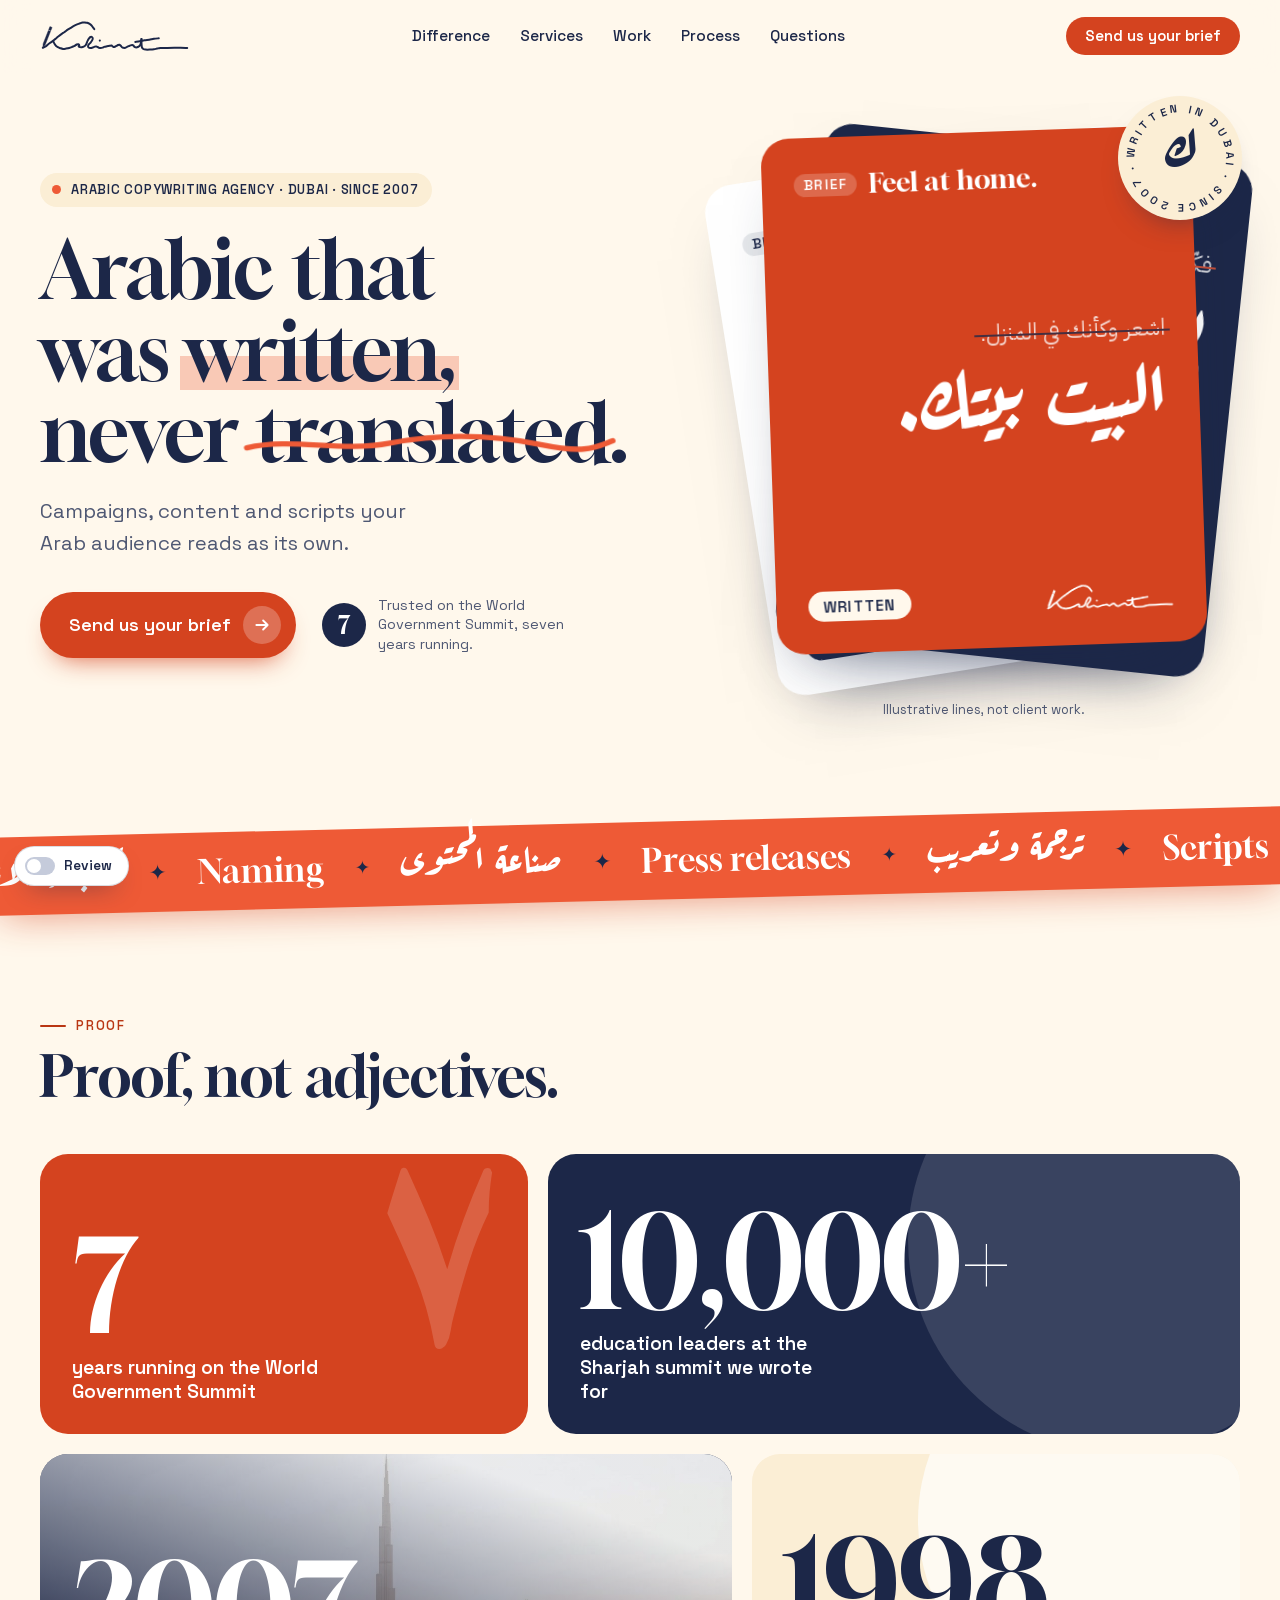
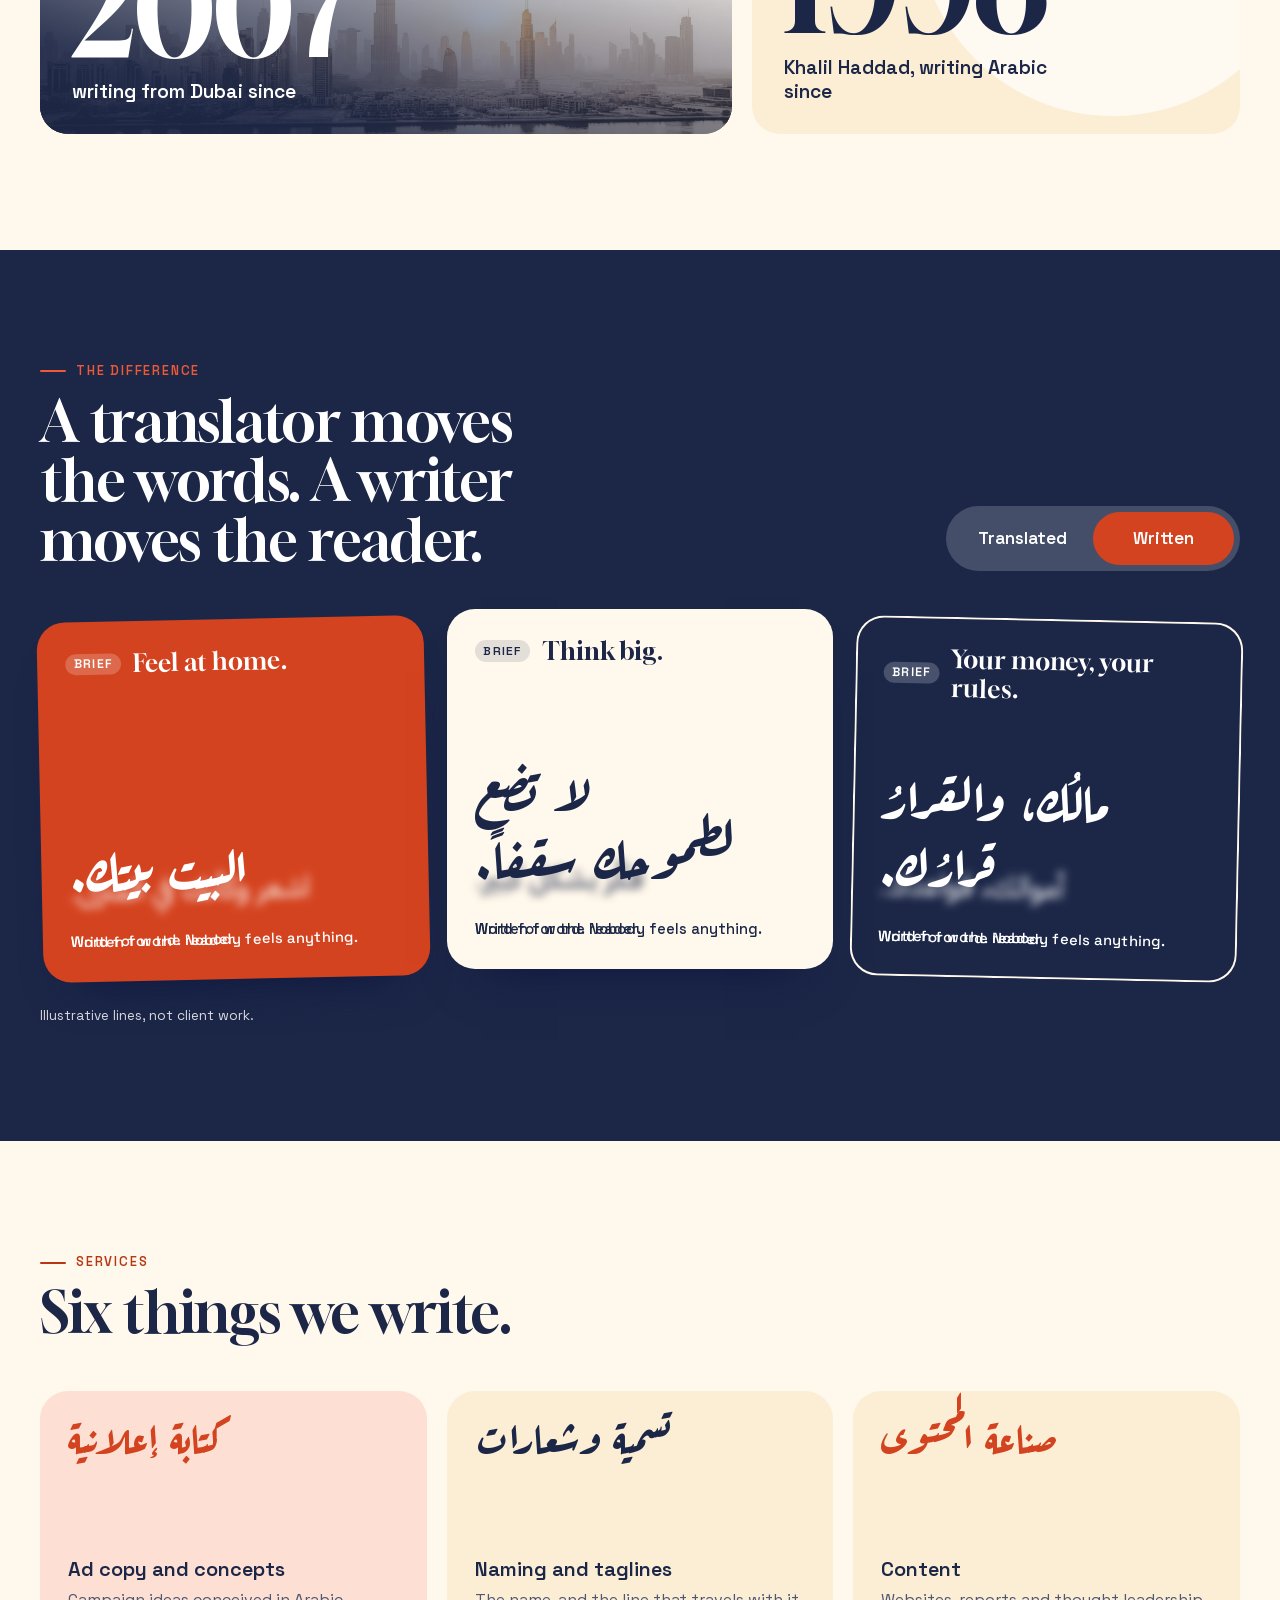
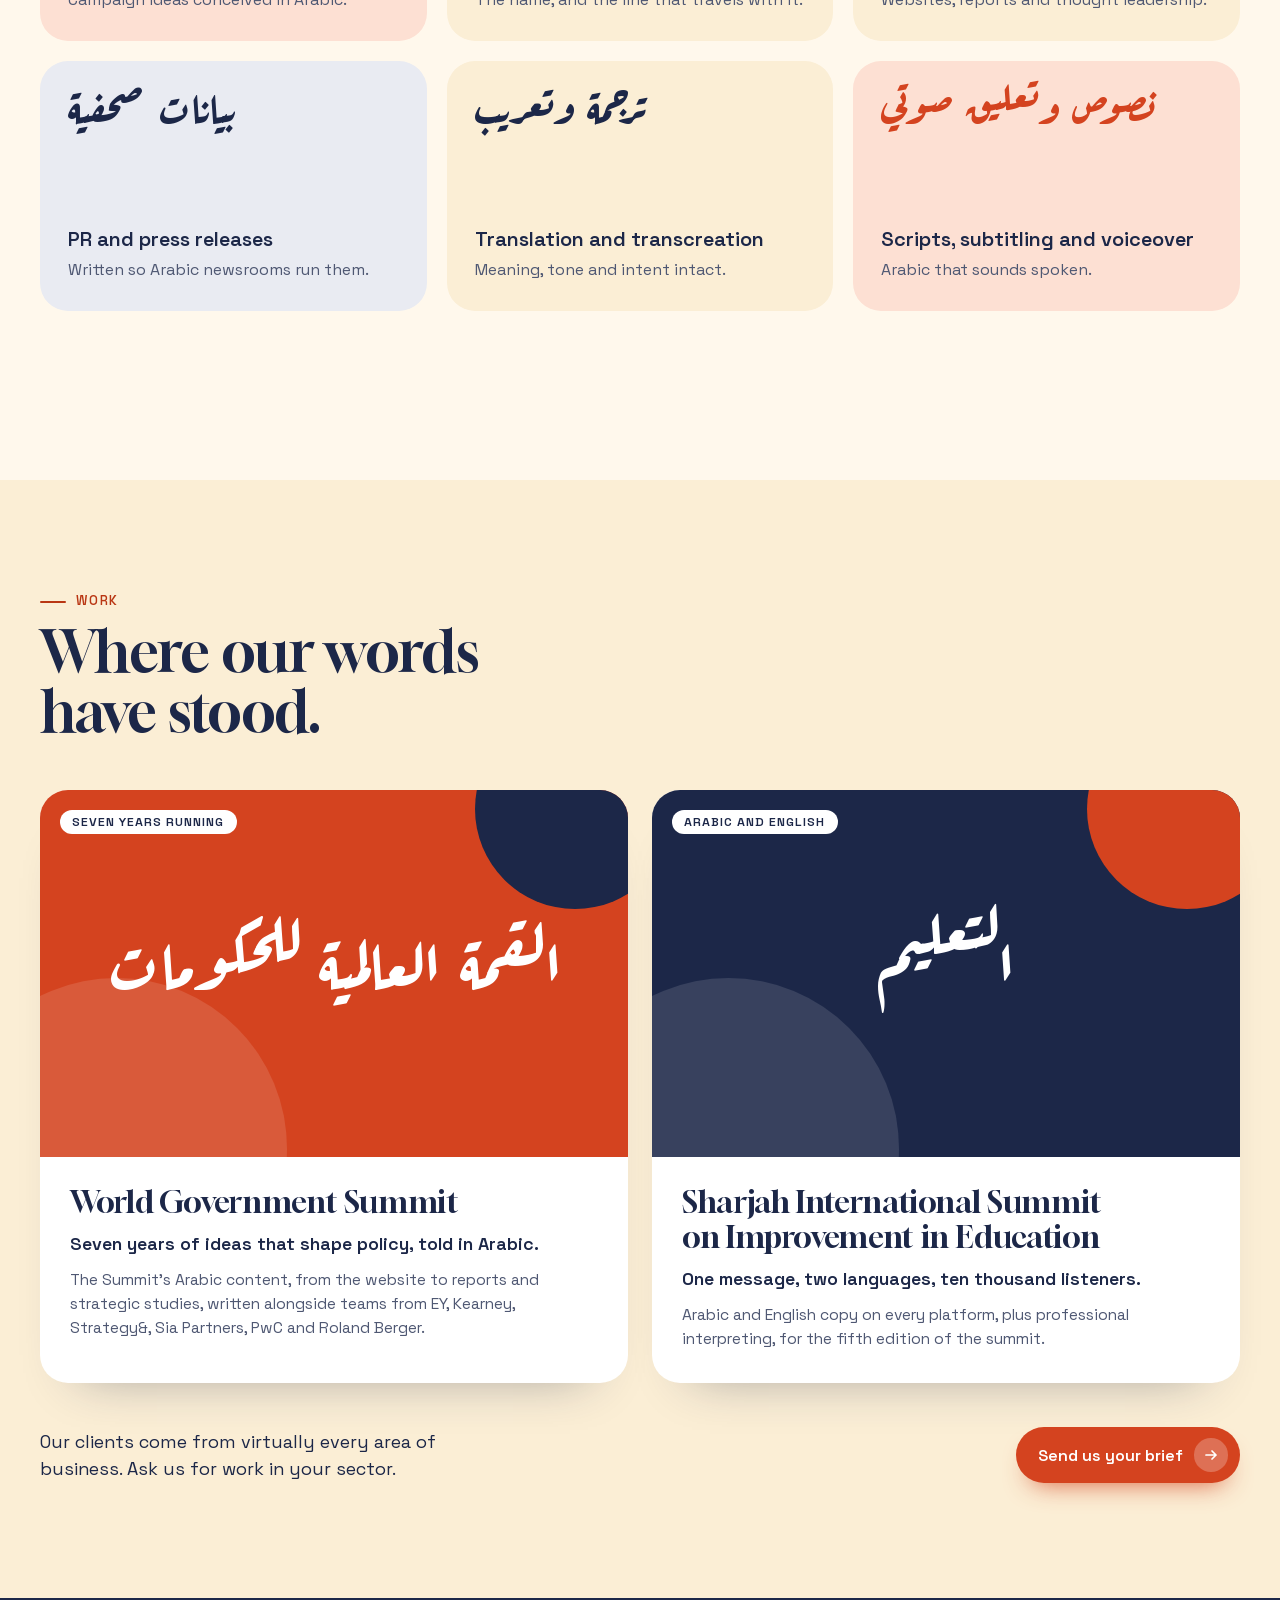
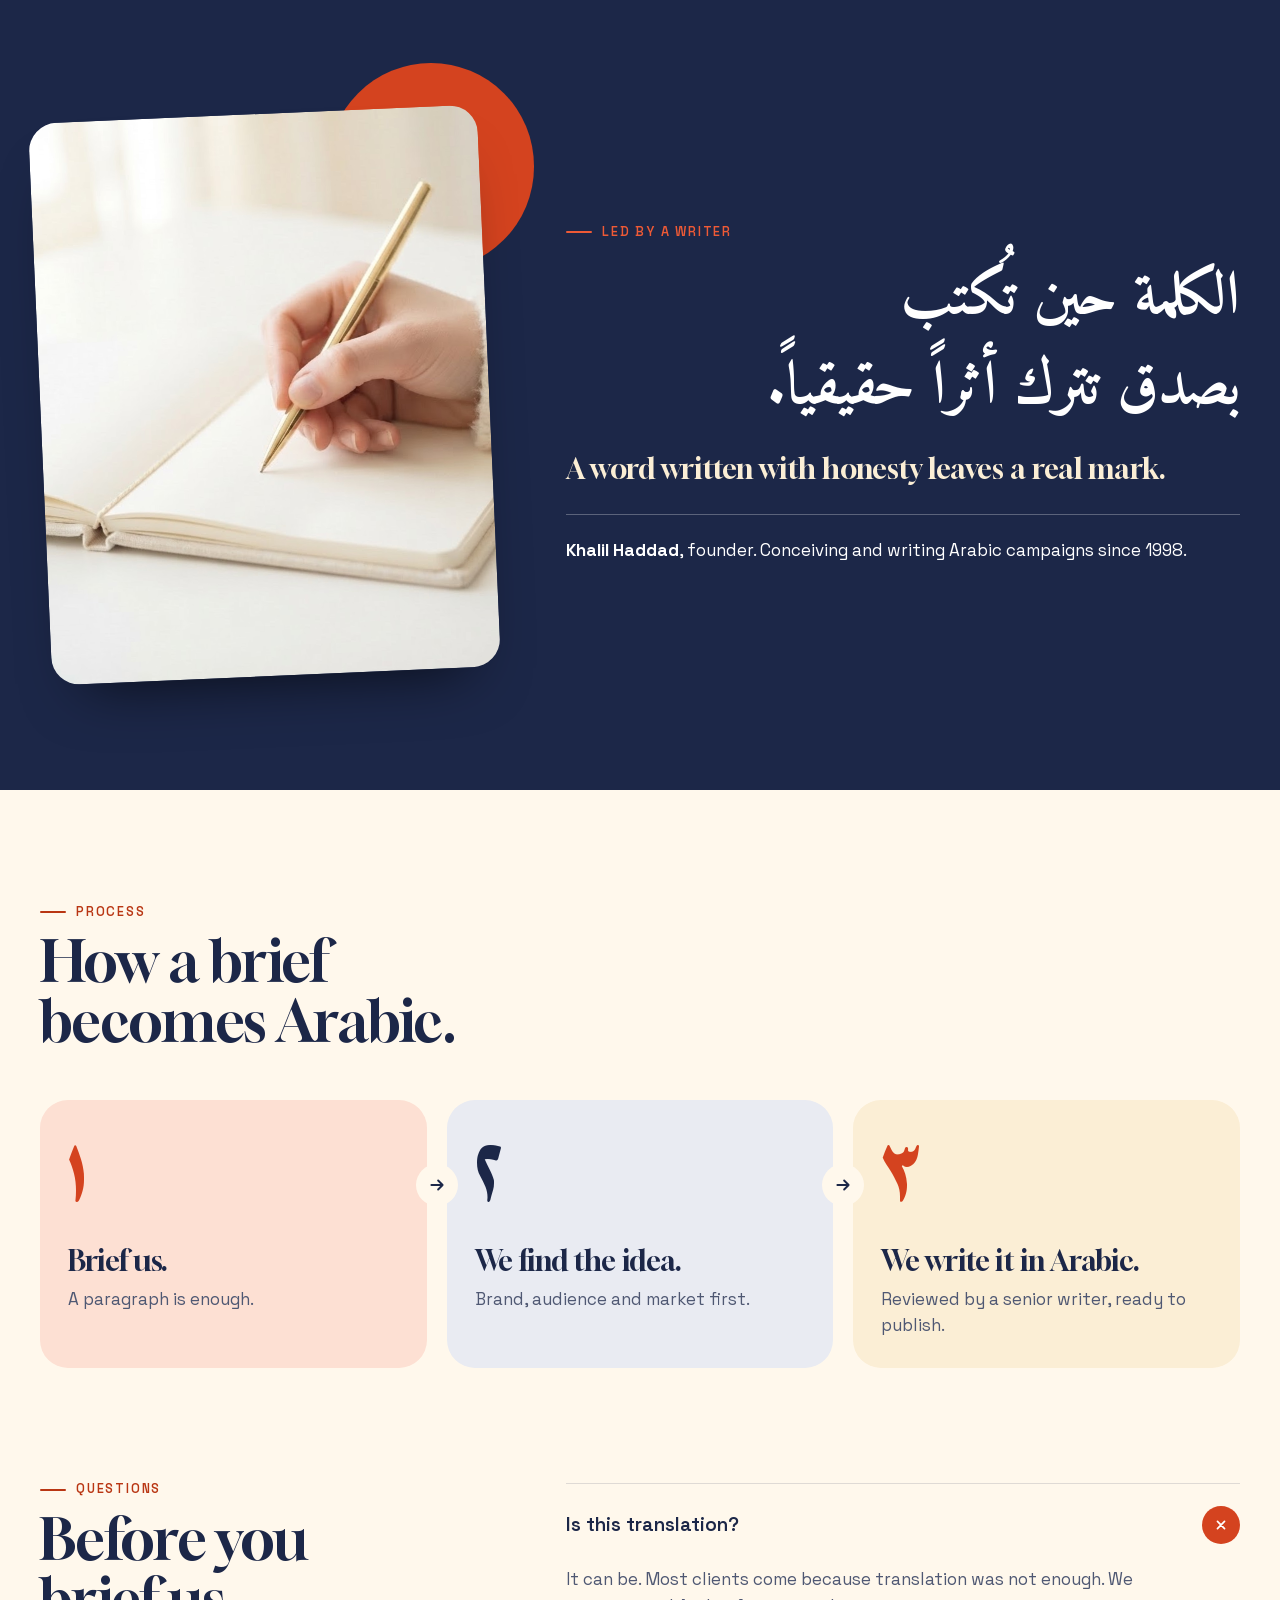
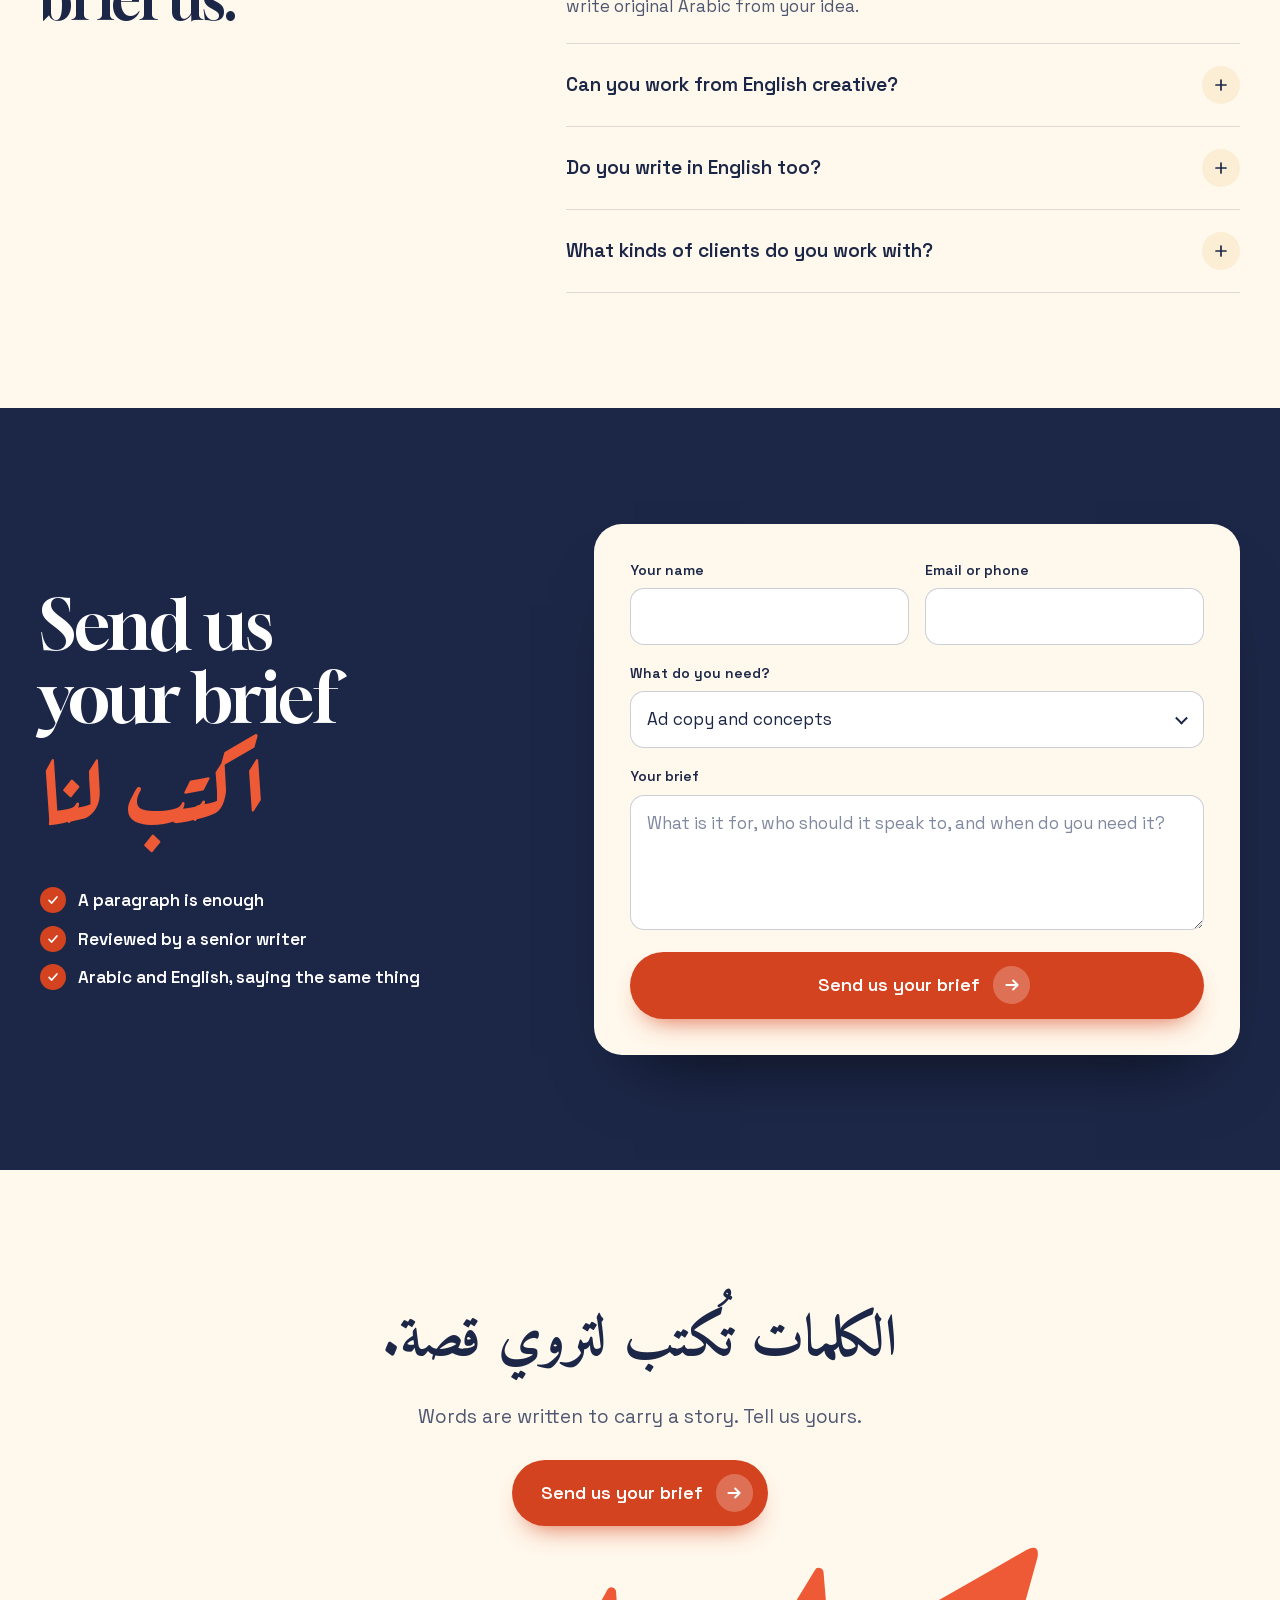
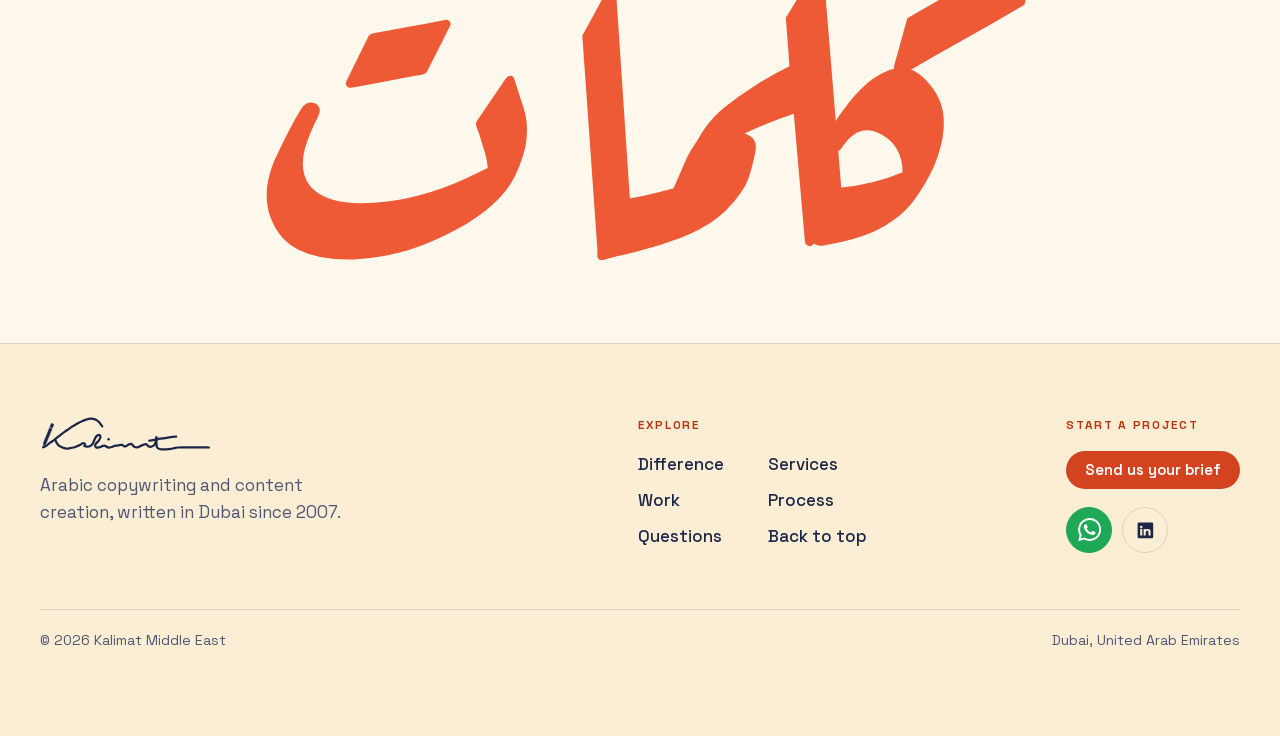
==== commit 224fbe85: "Add clear space under the closing wordmark" ====
--- a/v2/index.html
+++ b/v2/index.html
@@ -20,7 +20,7 @@
   <link rel="preload" href="assets/fonts/SpaceGrotesk-latin-normal-400-700.woff2" as="font" type="font/woff2" crossorigin>
   <link rel="preload" href="assets/fonts/ArefRuqaa-arabic-normal-700.woff2" as="font" type="font/woff2" crossorigin>
   <link rel="stylesheet" href="assets/fonts/fonts.css?v=1">
-  <link rel="stylesheet" href="css/styles.css?v=21">
+  <link rel="stylesheet" href="css/styles.css?v=23">
   <script>document.documentElement.className = 'js';</script>
 </head>
 <body id="top">
--- a/v2/css/styles.css
+++ b/v2/css/styles.css
@@ -457,7 +457,7 @@
 .closing__ar { font: 700 clamp(2.1rem, 4.6vw, 3.6rem)/1.5 var(--ar); }
 .closing__en { color: var(--ink-2); font-size: 1.2rem; margin-bottom: 10px; }
 .closing__word {
-  margin: clamp(34px, 3vw, 44px) 0 -.26em;
+  margin: clamp(34px, 3vw, 44px) 0 calc(clamp(60px, 6vw, 88px) - .24em);   /* the letters end about .24em above the box, so this leaves 60 to 88px of clear space */
   font: 700 clamp(9rem, 31vw, 27rem)/1 var(--ar-hand); color: var(--coral-hot);
   white-space: nowrap; user-select: none;
 }
